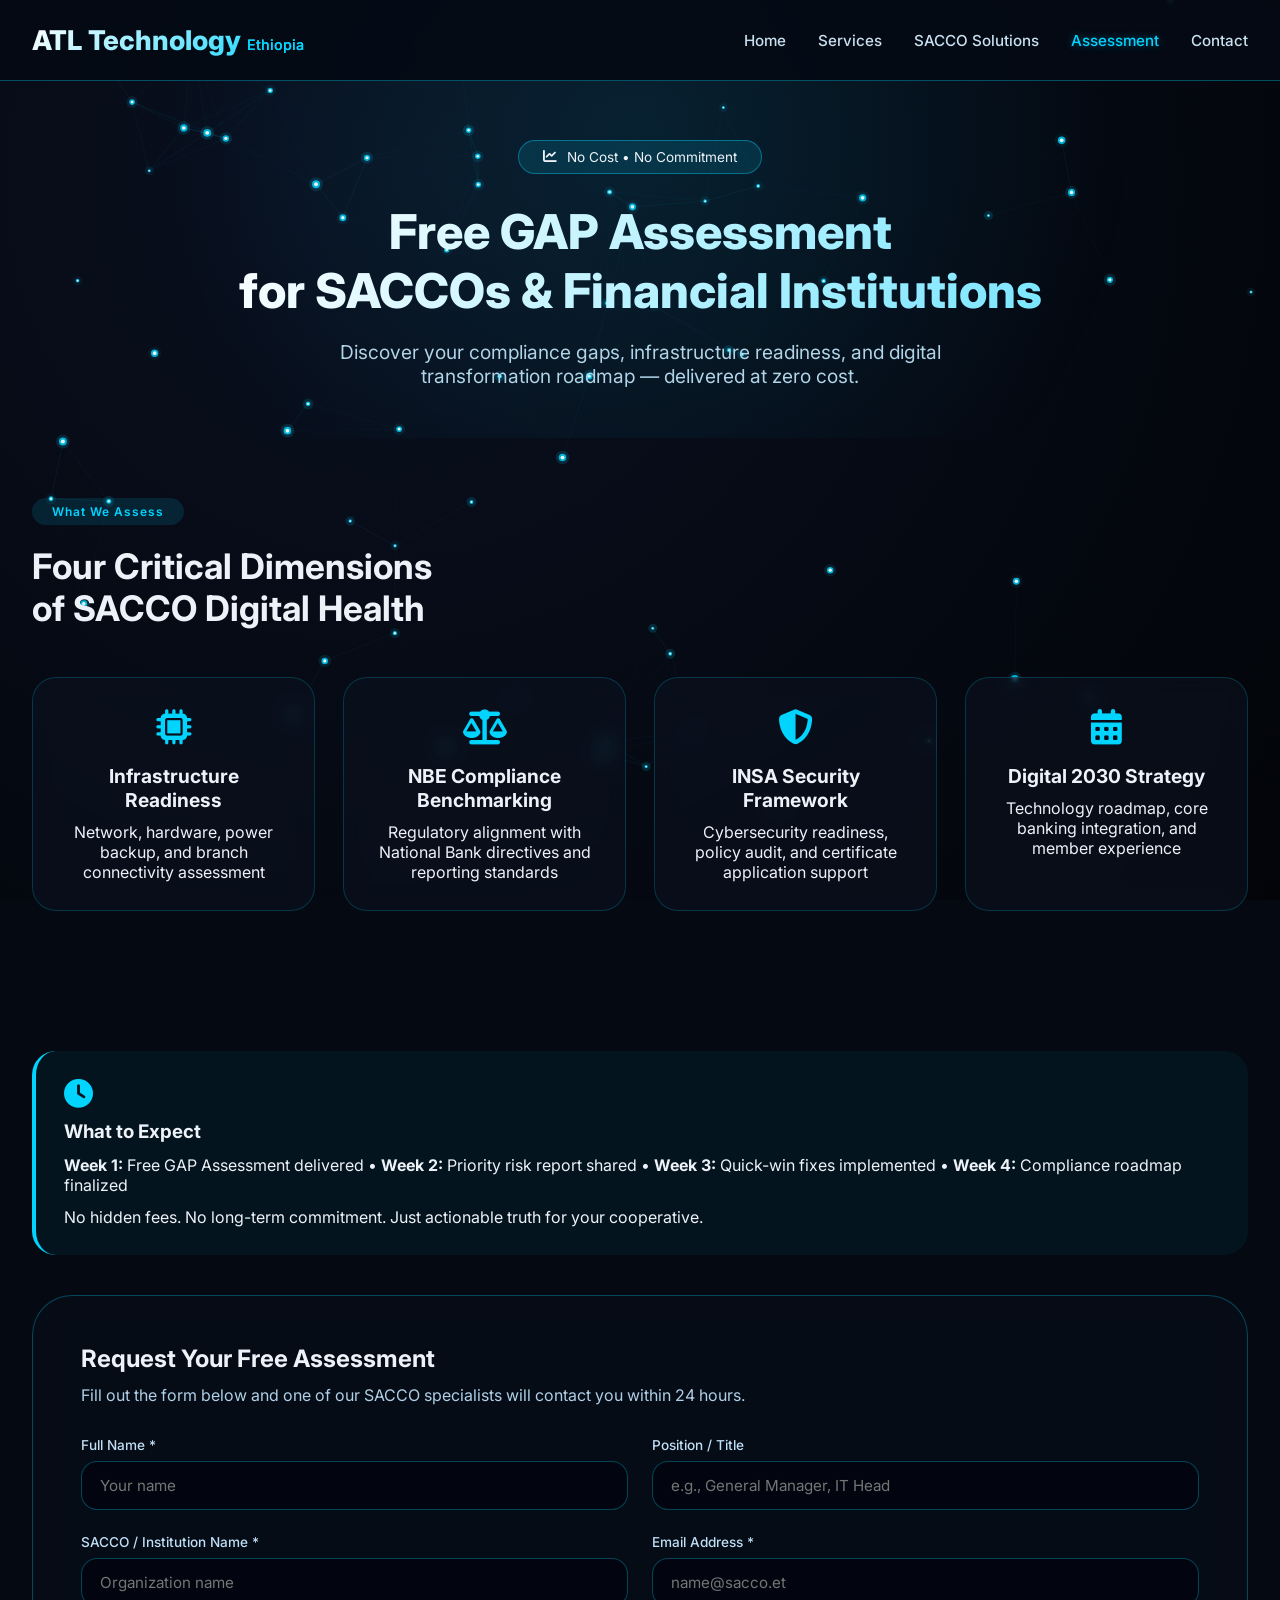
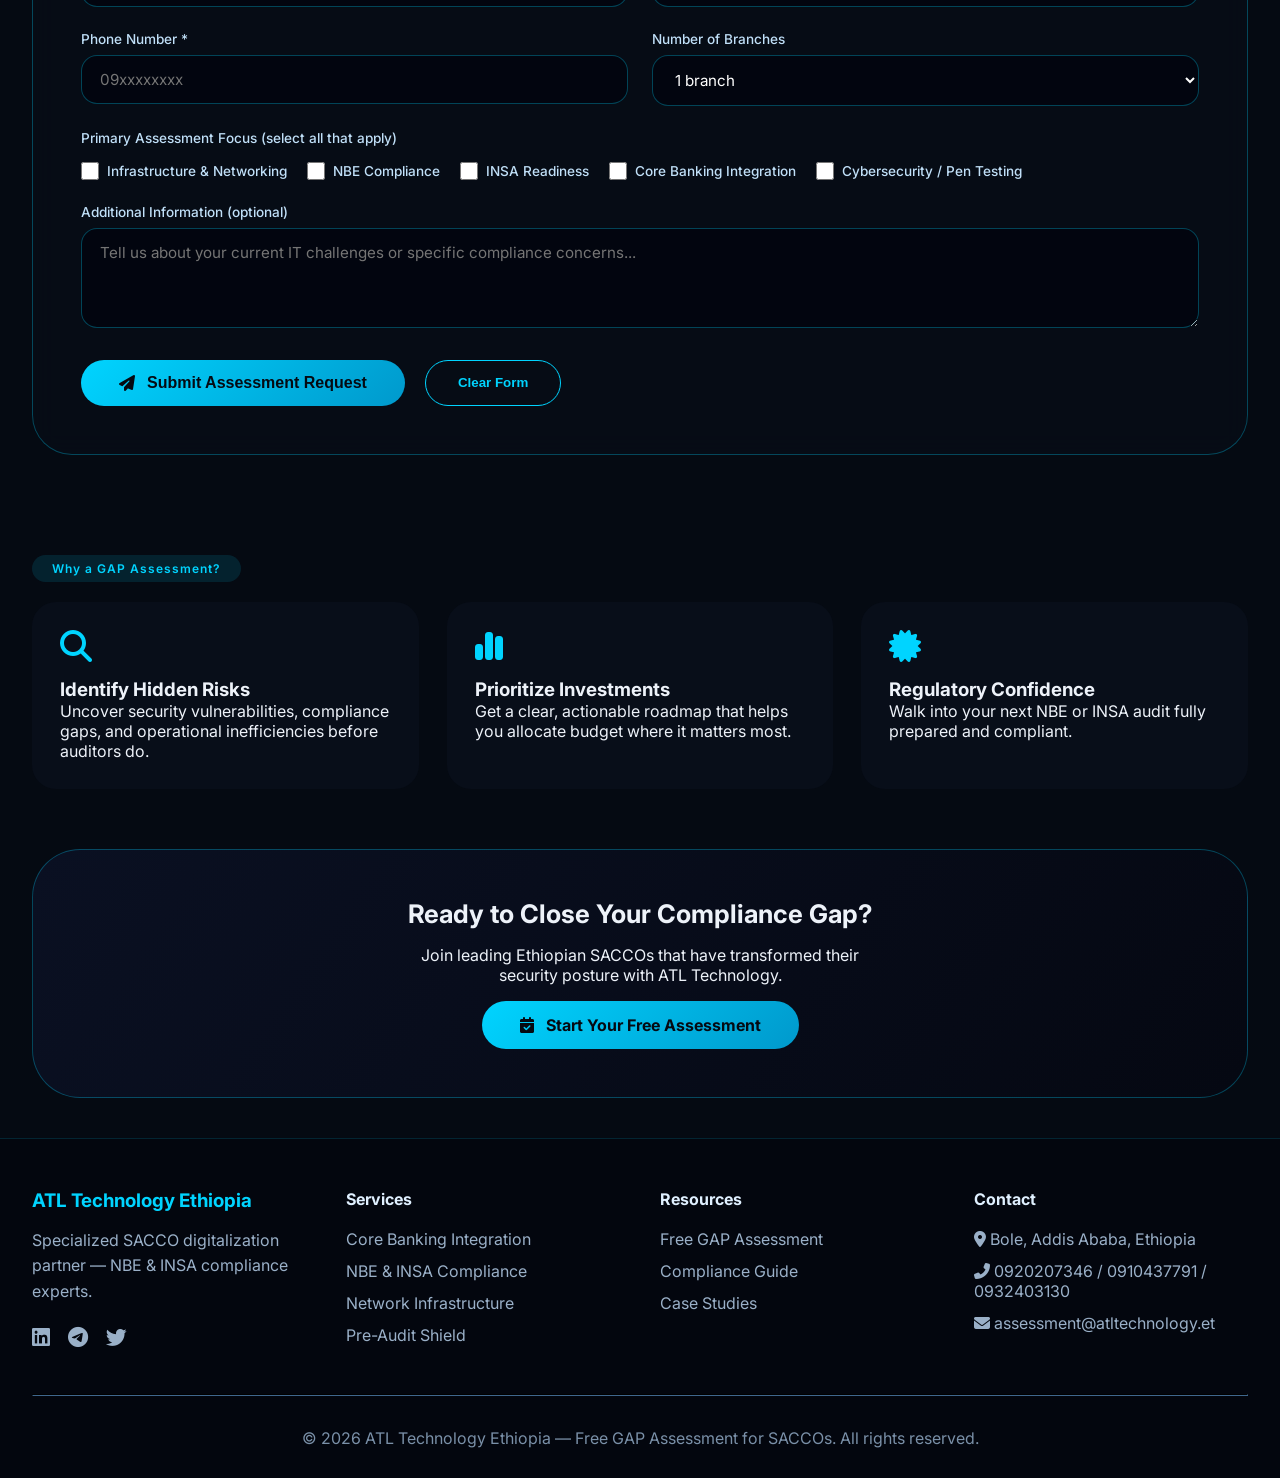
==== assesment.html @ 242aa23e "Update print statement from 'Hello' to 'Goodbye'" ====
<!DOCTYPE html>
<html lang="en">
<head>
  <meta charset="UTF-8">
  <meta name="viewport" content="width=device-width, initial-scale=1.0, viewport-fit=cover">
  <title>ATL Technology | Free GAP Assessment — SACCO Digital Readiness</title>
  <link rel="preconnect" href="https://fonts.googleapis.com">
  <link rel="preconnect" href="https://fonts.gstatic.com" crossorigin>
  <link href="https://fonts.googleapis.com/css2?family=Inter:opsz,wght@14..32,300;400;500;600;700;800;900&family=Space+Grotesk:wght@400;500;600;700&display=swap" rel="stylesheet">
  <link rel="stylesheet" href="https://cdnjs.cloudflare.com/ajax/libs/font-awesome/6.4.0/css/all.min.css">
  <style>
    * {
      margin: 0;
      padding: 0;
      box-sizing: border-box;
    }

    body {
      font-family: 'Inter', 'Space Grotesk', sans-serif;
      background: #050A12;
      color: #EDF2F9;
      overflow-x: hidden;
    }

    /* NETWORK BACKGROUND */
    #networkCanvas {
      position: fixed;
      top: 0;
      left: 0;
      width: 100%;
      height: 100%;
      z-index: -1;
      pointer-events: none;
      background: radial-gradient(circle at 30% 20%, #0A1020, #020408);
    }

    .container {
      max-width: 1280px;
      margin: 0 auto;
      padding: 0 32px;
      position: relative;
      z-index: 2;
    }

    /* GLASS NAVIGATION */
    .nav {
      position: fixed;
      top: 0;
      width: 100%;
      z-index: 1000;
      background: rgba(5, 10, 20, 0.92);
      backdrop-filter: blur(16px);
      border-bottom: 1px solid rgba(0, 212, 255, 0.35);
    }
    .nav-inner {
      display: flex;
      justify-content: space-between;
      align-items: center;
      height: 80px;
    }
    .logo {
      font-size: 1.7rem;
      font-weight: 800;
      background: linear-gradient(135deg, #FFFFFF, #00D4FF);
      -webkit-background-clip: text;
      background-clip: text;
      color: transparent;
    }
    .logo span { font-weight: 500; font-size: 0.9rem; color: #00D4FF; background: none; }
    .links {
      display: flex;
      gap: 32px;
    }
    .links a {
      color: #C8E0F0;
      text-decoration: none;
      font-weight: 500;
      transition: 0.3s;
      font-size: 0.95rem;
    }
    .links a:hover, .links a.active { color: #00D4FF; text-shadow: 0 0 8px rgba(0,212,255,0.4); }
    .menu-toggle {
      display: none;
      font-size: 1.6rem;
      cursor: pointer;
      color: #00D4FF;
    }

    /* PAGE HERO */
    .page-hero {
      min-height: 45vh;
      display: flex;
      align-items: center;
      justify-content: center;
      text-align: center;
      padding: 140px 0 50px;
      position: relative;
    }
    .hero-overlay {
      position: absolute;
      inset: 0;
      background: radial-gradient(circle at 50% 30%, rgba(0,212,255,0.1), transparent 70%);
      z-index: 0;
    }
    .hero-content {
      position: relative;
      z-index: 2;
    }
    .page-hero h1 {
      font-size: 3rem;
      font-weight: 800;
      background: linear-gradient(125deg, #FFFFFF, #7AE6FF);
      -webkit-background-clip: text;
      background-clip: text;
      color: transparent;
      margin-bottom: 20px;
    }
    .page-hero p {
      font-size: 1.2rem;
      color: #B0D4E8;
      max-width: 700px;
      margin: 0 auto;
    }
    .hero-badge {
      display: inline-flex;
      align-items: center;
      gap: 10px;
      background: rgba(0, 212, 255, 0.12);
      border-radius: 60px;
      padding: 8px 24px;
      font-size: 0.85rem;
      margin-bottom: 28px;
      border: 1px solid rgba(0, 212, 255, 0.4);
    }

    /* FORM & ASSESSMENT SECTIONS */
    section { padding: 60px 0; }
    .section-tag {
      display: inline-block;
      background: rgba(0, 212, 255, 0.12);
      padding: 6px 20px;
      border-radius: 40px;
      font-size: 0.75rem;
      font-weight: 600;
      letter-spacing: 1px;
      color: #00D4FF;
      margin-bottom: 20px;
    }
    .section-title {
      font-size: 2.2rem;
      font-weight: 700;
      margin-bottom: 18px;
    }
    .section-desc {
      color: #B0D0E8;
      max-width: 680px;
      line-height: 1.6;
    }

    /* ASSESSMENT PILLARS */
    .pillars-grid {
      display: grid;
      grid-template-columns: repeat(auto-fit, minmax(250px, 1fr));
      gap: 28px;
      margin: 48px 0;
    }
    .pillar-card {
      background: rgba(12, 18, 32, 0.65);
      backdrop-filter: blur(10px);
      border-radius: 24px;
      padding: 28px;
      text-align: center;
      border: 1px solid rgba(0, 212, 255, 0.2);
      transition: 0.3s;
    }
    .pillar-card:hover { border-color: #00D4FF; transform: translateY(-5px); }
    .pillar-icon { font-size: 2.2rem; color: #00D4FF; margin-bottom: 16px; }
    .pillar-card h3 { font-size: 1.2rem; margin-bottom: 10px; }

    /* FORM CONTAINER */
    .form-container {
      background: rgba(8, 14, 24, 0.7);
      backdrop-filter: blur(12px);
      border-radius: 40px;
      padding: 48px;
      border: 1px solid rgba(0, 212, 255, 0.3);
      margin: 40px 0;
    }
    .form-grid {
      display: grid;
      grid-template-columns: repeat(2, 1fr);
      gap: 24px;
    }
    .form-group {
      display: flex;
      flex-direction: column;
      gap: 8px;
    }
    .form-group.full-width {
      grid-column: span 2;
    }
    label {
      font-size: 0.85rem;
      font-weight: 500;
      color: #C0E0F8;
    }
    input, select, textarea {
      background: rgba(2, 6, 14, 0.8);
      border: 1px solid rgba(0, 212, 255, 0.3);
      padding: 14px 18px;
      border-radius: 16px;
      color: #FFFFFF;
      font-family: 'Inter', sans-serif;
      font-size: 0.95rem;
      transition: 0.2s;
    }
    input:focus, select:focus, textarea:focus {
      outline: none;
      border-color: #00D4FF;
      box-shadow: 0 0 0 3px rgba(0,212,255,0.1);
    }
    textarea {
      resize: vertical;
      min-height: 100px;
    }
    .btn-primary {
      display: inline-flex;
      align-items: center;
      gap: 12px;
      padding: 14px 38px;
      border-radius: 60px;
      font-weight: 700;
      text-decoration: none;
      background: linear-gradient(135deg, #00D4FF, #0099CC);
      color: #050A12;
      transition: 0.3s;
      border: none;
      cursor: pointer;
      font-size: 1rem;
    }
    .btn-primary:hover { transform: translateY(-3px); box-shadow: 0 15px 30px rgba(0,212,255,0.4); }
    .btn-outline {
      background: transparent;
      border: 1.5px solid #00D4FF;
      color: #00D4FF;
      padding: 12px 32px;
      border-radius: 60px;
      font-weight: 600;
      cursor: pointer;
      transition: 0.2s;
    }
    .btn-outline:hover { background: rgba(0,212,255,0.1); }

    .info-box {
      background: rgba(0, 212, 255, 0.05);
      border-radius: 24px;
      padding: 28px;
      margin: 32px 0;
      border-left: 4px solid #00D4FF;
    }

    /* CHECKBOX GROUP */
    .checkbox-group {
      display: flex;
      flex-wrap: wrap;
      gap: 20px;
      margin-top: 8px;
    }
    .checkbox-item {
      display: flex;
      align-items: center;
      gap: 8px;
    }
    .checkbox-item input {
      width: 18px;
      height: 18px;
      accent-color: #00D4FF;
    }

    /* RESPONSIVE */
    @media (max-width: 820px) {
      .links {
        position: fixed;
        top: 80px;
        left: -100%;
        width: 70%;
        height: 100vh;
        background: #050A16;
        flex-direction: column;
        padding: 40px;
        transition: 0.3s;
        gap: 24px;
        z-index: 999;
        backdrop-filter: blur(20px);
      }
      .links.active { left: 0; }
      .menu-toggle { display: block; }
      .page-hero h1 { font-size: 2rem; }
      .container { padding: 0 20px; }
      .form-grid { grid-template-columns: 1fr; }
      .form-group.full-width { grid-column: span 1; }
      .form-container { padding: 28px; }
    }

    .fade-up {
      opacity: 0;
      transform: translateY(30px);
      transition: 0.7s cubic-bezier(0.2, 0.9, 0.4, 1.1);
    }
    .fade-up.visible {
      opacity: 1;
      transform: translateY(0);
    }

    footer {
      background: #03060E;
      padding: 50px 0 30px;
      margin-top: 40px;
      border-top: 1px solid rgba(0,212,255,0.15);
    }
    .footer-grid {
      display: grid;
      grid-template-columns: repeat(auto-fit, minmax(200px,1fr));
      gap: 40px;
    }
    .footer-about p { color: #9AB0C8; line-height: 1.6; margin-top: 12px; }
    .social-links { display: flex; gap: 18px; margin-top: 20px; }
    .social-links a { color: #9AB0C8; font-size: 1.3rem; transition: 0.2s; }
    .social-links a:hover { color: #00D4FF; }
    footer a { color: #9AB0C8; text-decoration: none; display: block; margin-bottom: 12px; transition: 0.2s; }
    footer a:hover { color: #00D4FF; }
    footer h4 { margin-bottom: 20px; color: #E0F0FF; }
    .footer-contact p { margin-bottom: 12px; color: #9AB0C8; }
    hr { border-color: #1A2A3A; margin: 32px 0; }
    .copyright { text-align: center; color: #7A90A8; }

    .back-to-top {
      position: fixed;
      bottom: 28px;
      right: 28px;
      background: #00D4FF;
      border: none;
      width: 48px;
      height: 48px;
      border-radius: 60px;
      cursor: pointer;
      color: #050A12;
      font-size: 1.2rem;
      opacity: 0;
      transition: 0.2s;
      z-index: 99;
      box-shadow: 0 4px 15px rgba(0,212,255,0.4);
    }
    .back-to-top.show { opacity: 1; }

    /* TOAST MESSAGE */
    .toast {
      position: fixed;
      bottom: 30px;
      left: 50%;
      transform: translateX(-50%) translateY(100px);
      background: #00D4FF;
      color: #050A12;
      padding: 14px 28px;
      border-radius: 60px;
      font-weight: 600;
      z-index: 1000;
      transition: 0.3s;
      opacity: 0;
      pointer-events: none;
    }
    .toast.show {
      transform: translateX(-50%) translateY(0);
      opacity: 1;
    }
  </style>
</head>
<body>
<canvas id="networkCanvas"></canvas>

<nav class="nav">
  <div class="container nav-inner">
    <h2 class="logo">ATL Technology <span>Ethiopia</span></h2>
    <div class="links">
      <a href="#">Home</a>
      <a href="#">Services</a>
      <a href="#">SACCO Solutions</a>
      <a href="#" class="active">Assessment</a>
      <a href="#">Contact</a>
    </div>
    <div class="menu-toggle" id="mobile-menu"><i class="fas fa-bars"></i></div>
  </div>
</nav>

<header class="page-hero">
  <div class="hero-overlay"></div>
  <div class="container hero-content">
    <div class="hero-badge"><i class="fas fa-chart-line"></i> No Cost • No Commitment</div>
    <h1>Free GAP Assessment<br>for SACCOs & Financial Institutions</h1>
    <p>Discover your compliance gaps, infrastructure readiness, and digital transformation roadmap — delivered at zero cost.</p>
  </div>
</header>

<!-- ASSESSMENT PILLARS -->
<section>
  <div class="container">
    <div class="section-tag">What We Assess</div>
    <h2 class="section-title">Four Critical Dimensions<br>of SACCO Digital Health</h2>
    <div class="pillars-grid">
      <div class="pillar-card fade-up"><div class="pillar-icon"><i class="fas fa-microchip"></i></div><h3>Infrastructure Readiness</h3><p>Network, hardware, power backup, and branch connectivity assessment</p></div>
      <div class="pillar-card fade-up"><div class="pillar-icon"><i class="fas fa-balance-scale"></i></div><h3>NBE Compliance Benchmarking</h3><p>Regulatory alignment with National Bank directives and reporting standards</p></div>
      <div class="pillar-card fade-up"><div class="pillar-icon"><i class="fas fa-shield-alt"></i></div><h3>INSA Security Framework</h3><p>Cybersecurity readiness, policy audit, and certificate application support</p></div>
      <div class="pillar-card fade-up"><div class="pillar-icon"><i class="fas fa-calendar-alt"></i></div><h3>Digital 2030 Strategy</h3><p>Technology roadmap, core banking integration, and member experience</p></div>
    </div>
  </div>
</section>

<!-- INFO & PROCESS -->
<div class="container">
  <div class="info-box fade-up">
    <i class="fas fa-clock" style="font-size: 1.8rem; color: #00D4FF; margin-bottom: 12px; display: inline-block;"></i>
    <h3 style="margin-bottom: 12px;">What to Expect</h3>
    <p><strong>Week 1:</strong> Free GAP Assessment delivered • <strong>Week 2:</strong> Priority risk report shared • <strong>Week 3:</strong> Quick-win fixes implemented • <strong>Week 4:</strong> Compliance roadmap finalized</p>
    <p style="margin-top: 12px;">No hidden fees. No long-term commitment. Just actionable truth for your cooperative.</p>
  </div>
</div>

<!-- ASSESSMENT FORM -->
<div class="container">
  <div class="form-container fade-up">
    <h2 style="margin-bottom: 12px;">Request Your Free Assessment</h2>
    <p style="margin-bottom: 32px; color: #B0D0E8;">Fill out the form below and one of our SACCO specialists will contact you within 24 hours.</p>
    
    <form id="assessmentForm">
      <div class="form-grid">
        <div class="form-group">
          <label>Full Name *</label>
          <input type="text" id="fullName" required placeholder="Your name">
        </div>
        <div class="form-group">
          <label>Position / Title</label>
          <input type="text" id="position" placeholder="e.g., General Manager, IT Head">
        </div>
        <div class="form-group">
          <label>SACCO / Institution Name *</label>
          <input type="text" id="institution" required placeholder="Organization name">
        </div>
        <div class="form-group">
          <label>Email Address *</label>
          <input type="email" id="email" required placeholder="name@sacco.et">
        </div>
        <div class="form-group">
          <label>Phone Number *</label>
          <input type="tel" id="phone" required placeholder="09xxxxxxxx">
        </div>
        <div class="form-group">
          <label>Number of Branches</label>
          <select id="branches">
            <option value="1">1 branch</option>
            <option value="2-5">2-5 branches</option>
            <option value="6-10">6-10 branches</option>
            <option value="10+">10+ branches</option>
          </select>
        </div>
        <div class="form-group full-width">
          <label>Primary Assessment Focus (select all that apply)</label>
          <div class="checkbox-group">
            <label class="checkbox-item"><input type="checkbox" value="Infrastructure"> Infrastructure & Networking</label>
            <label class="checkbox-item"><input type="checkbox" value="NBE Compliance"> NBE Compliance</label>
            <label class="checkbox-item"><input type="checkbox" value="INSA Readiness"> INSA Readiness</label>
            <label class="checkbox-item"><input type="checkbox" value="Core Banking Integration"> Core Banking Integration</label>
            <label class="checkbox-item"><input type="checkbox" value="Cybersecurity"> Cybersecurity / Pen Testing</label>
          </div>
        </div>
        <div class="form-group full-width">
          <label>Additional Information (optional)</label>
          <textarea id="message" placeholder="Tell us about your current IT challenges or specific compliance concerns..."></textarea>
        </div>
      </div>
      <div style="display: flex; gap: 20px; justify-content: flex-start; margin-top: 32px; flex-wrap: wrap;">
        <button type="submit" class="btn-primary"><i class="fas fa-paper-plane"></i> Submit Assessment Request</button>
        <button type="reset" class="btn-outline">Clear Form</button>
      </div>
    </form>
  </div>
</div>

<!-- BENEFITS SECTION -->
<section>
  <div class="container">
    <div class="section-tag">Why a GAP Assessment?</div>
    <div style="display: grid; grid-template-columns: repeat(auto-fit, minmax(280px,1fr)); gap: 28px;">
      <div class="fade-up" style="background: rgba(12,18,32,0.5); border-radius: 24px; padding: 28px;">
        <i class="fas fa-search" style="font-size: 2rem; color: #00D4FF; margin-bottom: 16px;"></i>
        <h3>Identify Hidden Risks</h3>
        <p>Uncover security vulnerabilities, compliance gaps, and operational inefficiencies before auditors do.</p>
      </div>
      <div class="fade-up" style="background: rgba(12,18,32,0.5); border-radius: 24px; padding: 28px;">
        <i class="fas fa-chart-simple" style="font-size: 2rem; color: #00D4FF; margin-bottom: 16px;"></i>
        <h3>Prioritize Investments</h3>
        <p>Get a clear, actionable roadmap that helps you allocate budget where it matters most.</p>
      </div>
      <div class="fade-up" style="background: rgba(12,18,32,0.5); border-radius: 24px; padding: 28px;">
        <i class="fas fa-certificate" style="font-size: 2rem; color: #00D4FF; margin-bottom: 16px;"></i>
        <h3>Regulatory Confidence</h3>
        <p>Walk into your next NBE or INSA audit fully prepared and compliant.</p>
      </div>
    </div>
  </div>
</section>

<!-- CTA -->
<div class="container">
  <div style="background: linear-gradient(125deg, #0A1022, #050812); border-radius: 48px; padding: 48px 32px; text-align: center; margin-bottom: 40px; border: 1px solid rgba(0,212,255,0.3);">
    <h3 style="font-size: 1.6rem;">Ready to Close Your Compliance Gap?</h3>
    <p style="margin: 16px auto; max-width: 500px;">Join leading Ethiopian SACCOs that have transformed their security posture with ATL Technology.</p>
    <a href="#assessmentForm" class="btn-primary" style="display: inline-flex;"><i class="fas fa-calendar-check"></i> Start Your Free Assessment</a>
  </div>
</div>

<footer>
  <div class="container">
    <div class="footer-grid">
      <div class="footer-about">
        <h3 style="color: #00D4FF; margin-bottom: 16px;">ATL Technology Ethiopia</h3>
        <p>Specialized SACCO digitalization partner — NBE & INSA compliance experts.</p>
        <div class="social-links">
          <a href="#"><i class="fab fa-linkedin"></i></a>
          <a href="#"><i class="fab fa-telegram"></i></a>
          <a href="#"><i class="fab fa-twitter"></i></a>
        </div>
      </div>
      <div>
        <h4>Services</h4>
        <a href="#">Core Banking Integration</a>
        <a href="#">NBE & INSA Compliance</a>
        <a href="#">Network Infrastructure</a>
        <a href="#">Pre-Audit Shield</a>
      </div>
      <div>
        <h4>Resources</h4>
        <a href="#">Free GAP Assessment</a>
        <a href="#">Compliance Guide</a>
        <a href="#">Case Studies</a>
      </div>
      <div class="footer-contact">
        <h4>Contact</h4>
        <p><i class="fas fa-map-marker-alt"></i> Bole, Addis Ababa, Ethiopia</p>
        <p><i class="fas fa-phone-alt"></i> 0920207346 / 0910437791 / 0932403130</p>
        <p><i class="fas fa-envelope"></i> assessment@atltechnology.et</p>
      </div>
    </div>
    <hr>
    <p class="copyright">© 2026 ATL Technology Ethiopia — Free GAP Assessment for SACCOs. All rights reserved.</p>
  </div>
</footer>

<button id="back-to-top" class="back-to-top"><i class="fas fa-arrow-up"></i></button>
<div id="toast" class="toast">✓ Assessment request submitted! We'll contact you within 24 hours.</div>

<script>
  // NETWORK BACKGROUND
  const canvas = document.getElementById('networkCanvas');
  const ctxNet = canvas.getContext('2d');
  let w, h;
  let nodes = [];

  function resizeNetwork() {
    w = window.innerWidth;
    h = window.innerHeight;
    canvas.width = w;
    canvas.height = h;
    initNodes();
  }

  function initNodes() {
    nodes = [];
    const nodeCount = Math.min(70, Math.floor(w * h / 12000));
    for (let i = 0; i < nodeCount; i++) {
      nodes.push({
        x: Math.random() * w,
        y: Math.random() * h,
        vx: (Math.random() - 0.5) * 0.25,
        vy: (Math.random() - 0.5) * 0.2,
        radius: Math.random() * 2.5 + 1.5,
        pulse: Math.random() * Math.PI * 2
      });
    }
  }

  function drawNetwork() {
    if (!ctxNet) return;
    ctxNet.clearRect(0, 0, w, h);
    for (let i = 0; i < nodes.length; i++) {
      for (let j = i + 1; j < nodes.length; j++) {
        const dx = nodes[i].x - nodes[j].x;
        const dy = nodes[i].y - nodes[j].y;
        const dist = Math.sqrt(dx * dx + dy * dy);
        if (dist < 150) {
          ctxNet.beginPath();
          ctxNet.moveTo(nodes[i].x, nodes[i].y);
          ctxNet.lineTo(nodes[j].x, nodes[j].y);
          ctxNet.strokeStyle = `rgba(0, 212, 255, ${0.1 * (1 - dist / 150)})`;
          ctxNet.stroke();
        }
      }
    }
    for (let n of nodes) {
      n.x += n.vx;
      n.y += n.vy;
      n.pulse += 0.02;
      if (n.x < -30) n.x = w + 30;
      if (n.x > w + 30) n.x = -30;
      if (n.y < -30) n.y = h + 30;
      if (n.y > h + 30) n.y = -30;
      const glow = 0.35 + Math.sin(n.pulse) * 0.15;
      ctxNet.beginPath();
      ctxNet.arc(n.x, n.y, n.radius + 3, 0, Math.PI * 2);
      ctxNet.fillStyle = `rgba(0, 212, 255, ${glow * 0.3})`;
      ctxNet.fill();
      ctxNet.beginPath();
      ctxNet.arc(n.x, n.y, n.radius, 0, Math.PI * 2);
      ctxNet.fillStyle = `rgba(0, 212, 255, 0.8)`;
      ctxNet.fill();
      ctxNet.beginPath();
      ctxNet.arc(n.x, n.y, n.radius * 0.5, 0, Math.PI * 2);
      ctxNet.fillStyle = `rgba(255, 255, 255, 0.9)`;
      ctxNet.fill();
    }
    requestAnimationFrame(drawNetwork);
  }

  window.addEventListener('resize', () => { resizeNetwork(); });
  resizeNetwork();
  drawNetwork();

  // Mobile menu
  const menuToggle = document.getElementById('mobile-menu');
  const linksDiv = document.querySelector('.links');
  if(menuToggle) menuToggle.addEventListener('click', () => linksDiv.classList.toggle('active'));

  // Back to top
  const backTop = document.getElementById('back-to-top');
  window.addEventListener('scroll', () => {
    if(window.scrollY > 400) backTop.classList.add('show');
    else backTop.classList.remove('show');
  });
  backTop.addEventListener('click', () => window.scrollTo({ top: 0, behavior: 'smooth' }));

  // Fade-up observer
  const faders = document.querySelectorAll('.fade-up');
  const observer = new IntersectionObserver((entries) => {
    entries.forEach(entry => { if(entry.isIntersecting) entry.target.classList.add('visible'); });
  }, { threshold: 0.12 });
  faders.forEach(f => observer.observe(f));
  document.querySelectorAll('.pillar-card, .info-box, .form-container').forEach(el => el.classList.add('fade-up'));

  // FORM SUBMISSION HANDLER
  const form = document.getElementById('assessmentForm');
  const toast = document.getElementById('toast');

  form.addEventListener('submit', (e) => {
    e.preventDefault();
    
    // Basic validation
    const name = document.getElementById('fullName').value.trim();
    const institution = document.getElementById('institution').value.trim();
    const email = document.getElementById('email').value.trim();
    const phone = document.getElementById('phone').value.trim();
    
    if (!name || !institution || !email || !phone) {
      alert('Please fill in all required fields (*)');
      return;
    }
    
    if (!email.includes('@')) {
      alert('Please enter a valid email address');
      return;
    }
    
    // Simulate form submission success
    toast.classList.add('show');
    setTimeout(() => {
      toast.classList.remove('show');
    }, 4000);
    
    // Optionally reset form
    // form.reset();
    
    // For demo purposes, log to console
    console.log('Assessment Request:', {
      name, institution, email, phone,
      branches: document.getElementById('branches').value,
      focus: Array.from(document.querySelectorAll('input[type="checkbox"]:checked')).map(cb => cb.value)
    });
  });
</script>
</body>
</html>
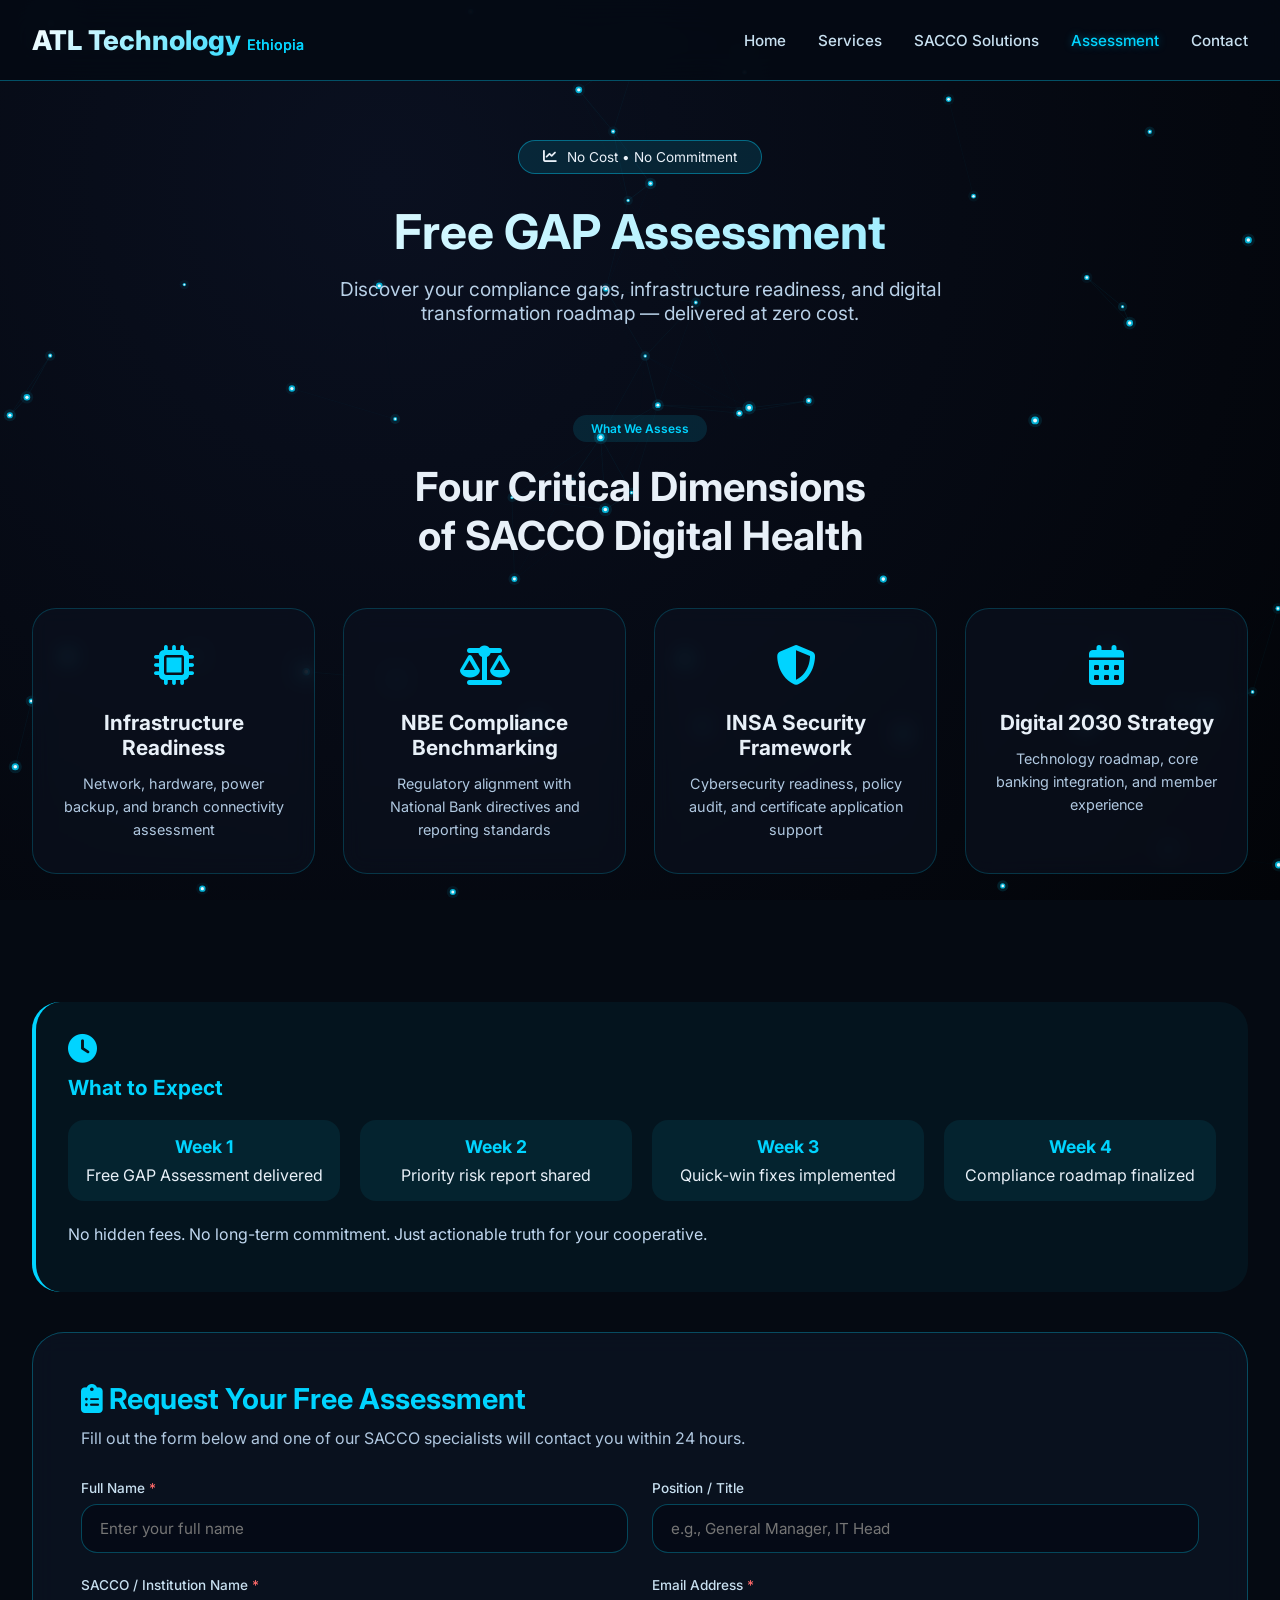
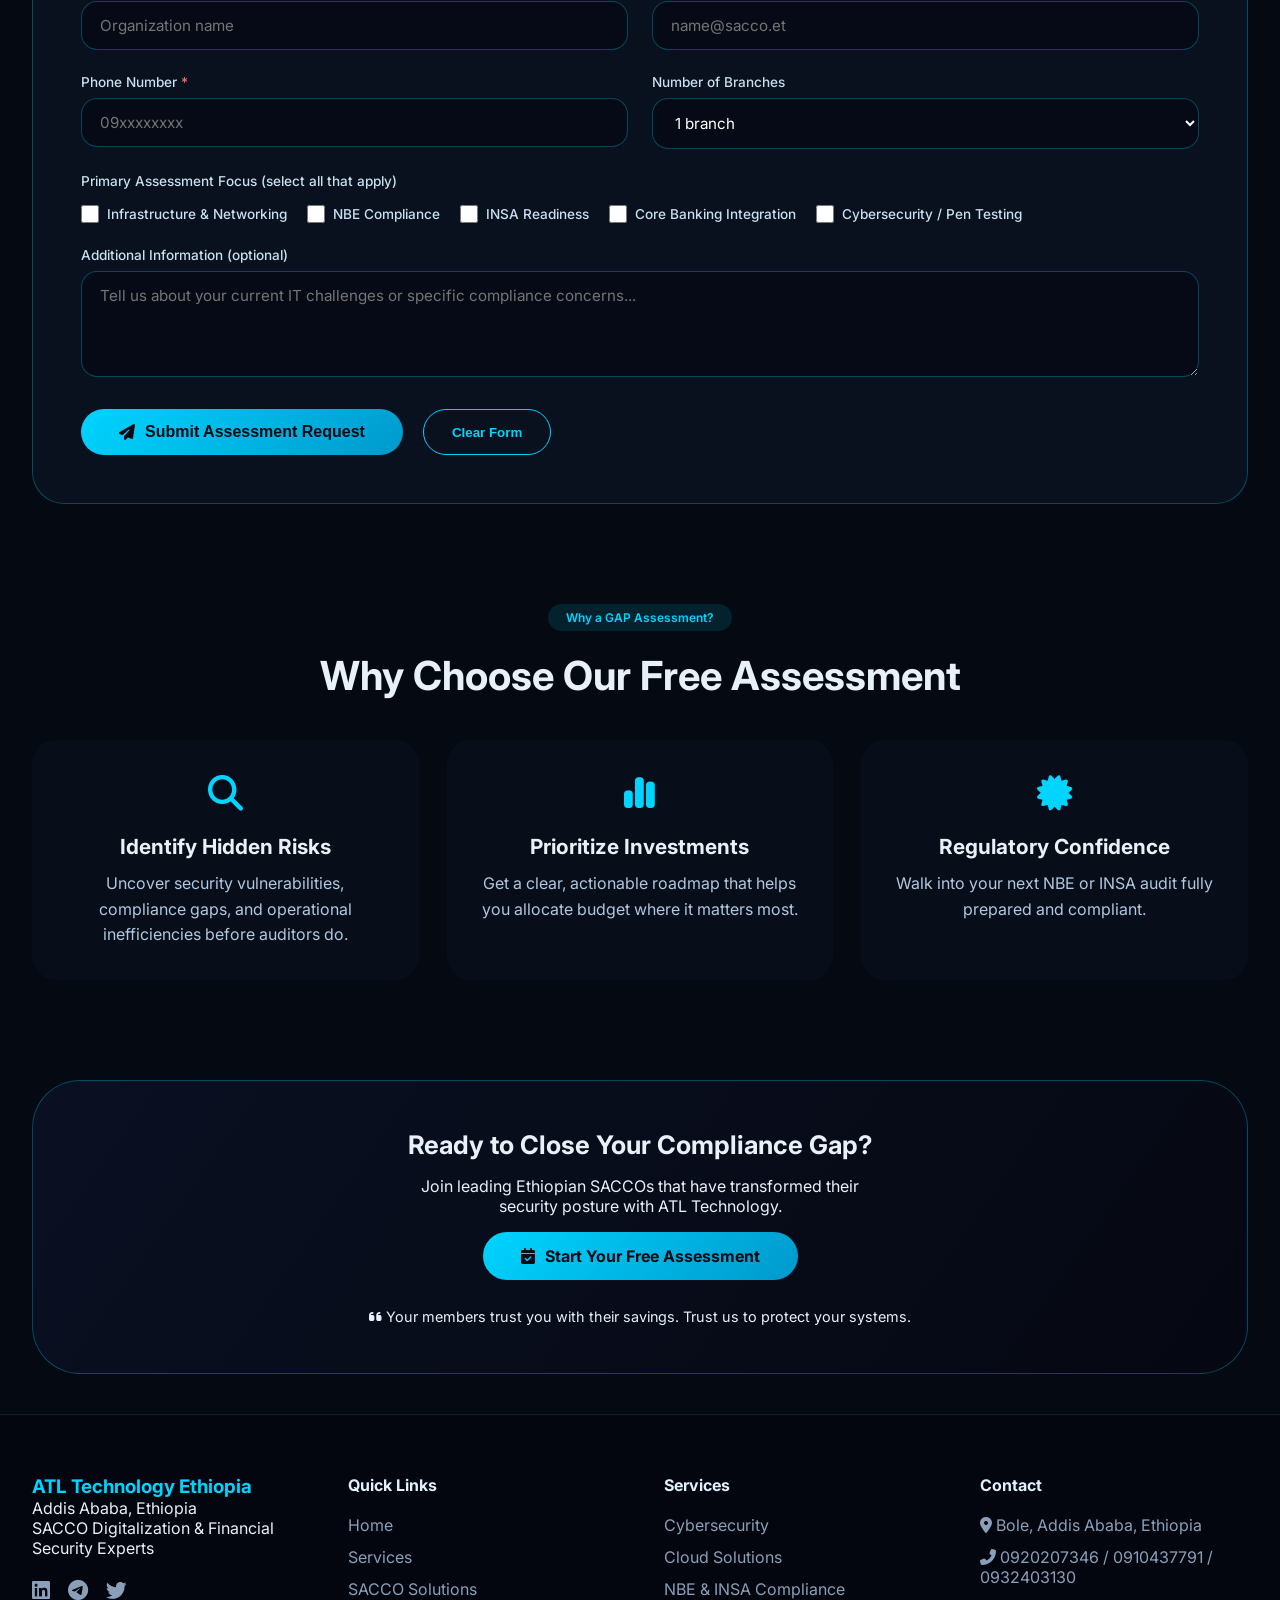
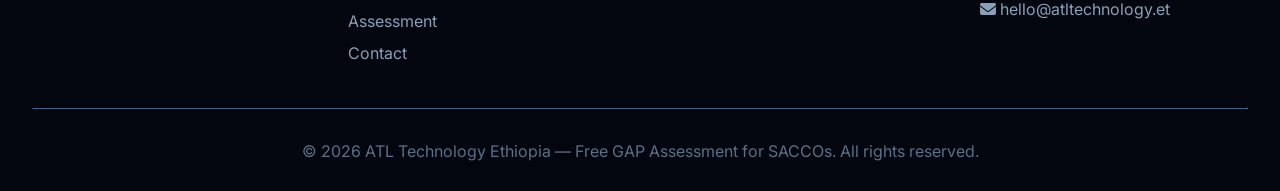
==== commit 5e838809: "Update assesment.html" ====
--- a/assesment.html
+++ b/assesment.html
@@ -3,408 +3,151 @@
 <head>
   <meta charset="UTF-8">
   <meta name="viewport" content="width=device-width, initial-scale=1.0, viewport-fit=cover">
-  <title>ATL Technology | Free GAP Assessment — SACCO Digital Readiness</title>
+  <title>ATL Technology Ethiopia | Free GAP Assessment</title>
   <link rel="preconnect" href="https://fonts.googleapis.com">
   <link rel="preconnect" href="https://fonts.gstatic.com" crossorigin>
   <link href="https://fonts.googleapis.com/css2?family=Inter:opsz,wght@14..32,300;400;500;600;700;800;900&family=Space+Grotesk:wght@400;500;600;700&display=swap" rel="stylesheet">
   <link rel="stylesheet" href="https://cdnjs.cloudflare.com/ajax/libs/font-awesome/6.4.0/css/all.min.css">
   <style>
-    * {
-      margin: 0;
-      padding: 0;
-      box-sizing: border-box;
-    }
-
-    body {
-      font-family: 'Inter', 'Space Grotesk', sans-serif;
-      background: #050A12;
-      color: #EDF2F9;
-      overflow-x: hidden;
-    }
-
-    /* NETWORK BACKGROUND */
-    #networkCanvas {
-      position: fixed;
-      top: 0;
-      left: 0;
-      width: 100%;
-      height: 100%;
-      z-index: -1;
-      pointer-events: none;
-      background: radial-gradient(circle at 30% 20%, #0A1020, #020408);
-    }
-
-    .container {
-      max-width: 1280px;
-      margin: 0 auto;
-      padding: 0 32px;
-      position: relative;
-      z-index: 2;
-    }
-
-    /* GLASS NAVIGATION */
-    .nav {
-      position: fixed;
-      top: 0;
-      width: 100%;
-      z-index: 1000;
-      background: rgba(5, 10, 20, 0.92);
-      backdrop-filter: blur(16px);
-      border-bottom: 1px solid rgba(0, 212, 255, 0.35);
-    }
-    .nav-inner {
-      display: flex;
-      justify-content: space-between;
-      align-items: center;
-      height: 80px;
-    }
-    .logo {
-      font-size: 1.7rem;
-      font-weight: 800;
-      background: linear-gradient(135deg, #FFFFFF, #00D4FF);
-      -webkit-background-clip: text;
-      background-clip: text;
-      color: transparent;
-    }
+    * { margin: 0; padding: 0; box-sizing: border-box; }
+    body { font-family: 'Inter', 'Space Grotesk', sans-serif; background: #050A12; color: #E8F0F8; overflow-x: hidden; }
+    
+    /* Animated Network Background */
+    #networkCanvas { position: fixed; top: 0; left: 0; width: 100%; height: 100%; z-index: -1; pointer-events: none; background: radial-gradient(circle at 30% 20%, #0A1020, #020408); }
+    
+    .container { max-width: 1280px; margin: 0 auto; padding: 0 32px; position: relative; z-index: 2; }
+    
+    /* Navigation */
+    .nav { position: fixed; top: 0; width: 100%; z-index: 1000; background: rgba(5, 10, 20, 0.92); backdrop-filter: blur(16px); border-bottom: 1px solid rgba(0, 212, 255, 0.35); }
+    .nav-inner { display: flex; justify-content: space-between; align-items: center; height: 80px; max-width: 1280px; margin: 0 auto; padding: 0 32px; }
+    .logo { font-size: 1.7rem; font-weight: 800; background: linear-gradient(135deg, #FFFFFF, #00D4FF); -webkit-background-clip: text; background-clip: text; color: transparent; }
     .logo span { font-weight: 500; font-size: 0.9rem; color: #00D4FF; background: none; }
-    .links {
-      display: flex;
-      gap: 32px;
-    }
-    .links a {
-      color: #C8E0F0;
-      text-decoration: none;
-      font-weight: 500;
-      transition: 0.3s;
-      font-size: 0.95rem;
-    }
+    .links { display: flex; gap: 32px; }
+    .links a { color: #C8E0F0; text-decoration: none; font-weight: 500; transition: 0.3s; font-size: 0.95rem; }
     .links a:hover, .links a.active { color: #00D4FF; text-shadow: 0 0 8px rgba(0,212,255,0.4); }
-    .menu-toggle {
-      display: none;
-      font-size: 1.6rem;
-      cursor: pointer;
-      color: #00D4FF;
-    }
-
-    /* PAGE HERO */
-    .page-hero {
-      min-height: 45vh;
-      display: flex;
-      align-items: center;
-      justify-content: center;
-      text-align: center;
-      padding: 140px 0 50px;
-      position: relative;
-    }
-    .hero-overlay {
-      position: absolute;
-      inset: 0;
-      background: radial-gradient(circle at 50% 30%, rgba(0,212,255,0.1), transparent 70%);
-      z-index: 0;
-    }
-    .hero-content {
-      position: relative;
-      z-index: 2;
-    }
-    .page-hero h1 {
-      font-size: 3rem;
-      font-weight: 800;
-      background: linear-gradient(125deg, #FFFFFF, #7AE6FF);
-      -webkit-background-clip: text;
-      background-clip: text;
-      color: transparent;
-      margin-bottom: 20px;
-    }
-    .page-hero p {
-      font-size: 1.2rem;
-      color: #B0D4E8;
-      max-width: 700px;
-      margin: 0 auto;
-    }
-    .hero-badge {
-      display: inline-flex;
-      align-items: center;
-      gap: 10px;
-      background: rgba(0, 212, 255, 0.12);
-      border-radius: 60px;
-      padding: 8px 24px;
-      font-size: 0.85rem;
-      margin-bottom: 28px;
-      border: 1px solid rgba(0, 212, 255, 0.4);
-    }
-
-    /* FORM & ASSESSMENT SECTIONS */
-    section { padding: 60px 0; }
-    .section-tag {
-      display: inline-block;
-      background: rgba(0, 212, 255, 0.12);
-      padding: 6px 20px;
-      border-radius: 40px;
-      font-size: 0.75rem;
-      font-weight: 600;
-      letter-spacing: 1px;
-      color: #00D4FF;
-      margin-bottom: 20px;
-    }
-    .section-title {
-      font-size: 2.2rem;
-      font-weight: 700;
-      margin-bottom: 18px;
-    }
-    .section-desc {
-      color: #B0D0E8;
-      max-width: 680px;
-      line-height: 1.6;
-    }
-
-    /* ASSESSMENT PILLARS */
-    .pillars-grid {
-      display: grid;
-      grid-template-columns: repeat(auto-fit, minmax(250px, 1fr));
-      gap: 28px;
-      margin: 48px 0;
-    }
-    .pillar-card {
-      background: rgba(12, 18, 32, 0.65);
-      backdrop-filter: blur(10px);
-      border-radius: 24px;
-      padding: 28px;
-      text-align: center;
-      border: 1px solid rgba(0, 212, 255, 0.2);
-      transition: 0.3s;
-    }
-    .pillar-card:hover { border-color: #00D4FF; transform: translateY(-5px); }
-    .pillar-icon { font-size: 2.2rem; color: #00D4FF; margin-bottom: 16px; }
-    .pillar-card h3 { font-size: 1.2rem; margin-bottom: 10px; }
-
-    /* FORM CONTAINER */
-    .form-container {
-      background: rgba(8, 14, 24, 0.7);
-      backdrop-filter: blur(12px);
-      border-radius: 40px;
-      padding: 48px;
-      border: 1px solid rgba(0, 212, 255, 0.3);
-      margin: 40px 0;
-    }
-    .form-grid {
-      display: grid;
-      grid-template-columns: repeat(2, 1fr);
-      gap: 24px;
-    }
-    .form-group {
-      display: flex;
-      flex-direction: column;
-      gap: 8px;
-    }
-    .form-group.full-width {
-      grid-column: span 2;
-    }
-    label {
-      font-size: 0.85rem;
-      font-weight: 500;
-      color: #C0E0F8;
-    }
-    input, select, textarea {
-      background: rgba(2, 6, 14, 0.8);
-      border: 1px solid rgba(0, 212, 255, 0.3);
-      padding: 14px 18px;
-      border-radius: 16px;
-      color: #FFFFFF;
-      font-family: 'Inter', sans-serif;
-      font-size: 0.95rem;
-      transition: 0.2s;
-    }
-    input:focus, select:focus, textarea:focus {
-      outline: none;
-      border-color: #00D4FF;
-      box-shadow: 0 0 0 3px rgba(0,212,255,0.1);
-    }
-    textarea {
-      resize: vertical;
-      min-height: 100px;
-    }
-    .btn-primary {
-      display: inline-flex;
-      align-items: center;
-      gap: 12px;
-      padding: 14px 38px;
-      border-radius: 60px;
-      font-weight: 700;
-      text-decoration: none;
-      background: linear-gradient(135deg, #00D4FF, #0099CC);
-      color: #050A12;
-      transition: 0.3s;
-      border: none;
-      cursor: pointer;
-      font-size: 1rem;
-    }
-    .btn-primary:hover { transform: translateY(-3px); box-shadow: 0 15px 30px rgba(0,212,255,0.4); }
-    .btn-outline {
-      background: transparent;
-      border: 1.5px solid #00D4FF;
-      color: #00D4FF;
-      padding: 12px 32px;
-      border-radius: 60px;
-      font-weight: 600;
-      cursor: pointer;
-      transition: 0.2s;
-    }
+    .menu-toggle { display: none; font-size: 1.6rem; cursor: pointer; color: #00D4FF; }
+    
+    /* Page Hero */
+    .page-hero { text-align: center; padding: 140px 0 50px; position: relative; }
+    .page-hero h1 { font-size: 3rem; background: linear-gradient(125deg, #FFFFFF, #7AE6FF); -webkit-background-clip: text; background-clip: text; color: transparent; margin-bottom: 16px; }
+    .page-hero p { font-size: 1.2rem; color: #B8D0E7; max-width: 700px; margin: 0 auto; }
+    .hero-badge { display: inline-flex; align-items: center; gap: 10px; background: rgba(0,212,255,0.12); border-radius: 60px; padding: 8px 24px; font-size: 0.85rem; margin-bottom: 28px; border: 1px solid rgba(0,212,255,0.4); }
+    
+    /* Assessment Pillars */
+    .pillars-section { padding: 40px 0; }
+    .section-tag { display: inline-block; background: rgba(0,212,255,0.12); padding: 6px 18px; border-radius: 40px; font-size: 0.75rem; font-weight: 600; color: #00D4FF; margin-bottom: 20px; }
+    .section-title { font-size: 2.5rem; font-weight: 700; margin-bottom: 20px; text-align: center; }
+    .pillars-grid { display: grid; grid-template-columns: repeat(auto-fit, minmax(250px, 1fr)); gap: 28px; margin: 48px 0; }
+    .pillar-card { background: rgba(12, 18, 32, 0.65); backdrop-filter: blur(10px); border-radius: 24px; padding: 32px 24px; text-align: center; border: 1px solid rgba(0,212,255,0.2); transition: 0.3s; }
+    .pillar-card:hover { border-color: #00D4FF; transform: translateY(-5px); background: rgba(18, 28, 48, 0.85); }
+    .pillar-icon { font-size: 2.5rem; color: #00D4FF; margin-bottom: 20px; }
+    .pillar-card h3 { font-size: 1.3rem; margin-bottom: 12px; }
+    .pillar-card p { color: #B0C8E0; font-size: 0.9rem; line-height: 1.6; }
+    
+    /* Info Box */
+    .info-box { background: rgba(0, 212, 255, 0.05); border-radius: 28px; padding: 32px; margin: 40px 0; border-left: 4px solid #00D4FF; }
+    .info-box h3 { color: #00D4FF; margin-bottom: 16px; font-size: 1.3rem; }
+    .info-box p { color: #C0D8F0; line-height: 1.7; margin-bottom: 12px; }
+    .timeline { display: flex; flex-wrap: wrap; gap: 20px; margin-top: 20px; }
+    .timeline-item { flex: 1; min-width: 180px; background: rgba(0,212,255,0.08); padding: 16px; border-radius: 16px; text-align: center; }
+    .timeline-item strong { color: #00D4FF; display: block; font-size: 1.1rem; margin-bottom: 8px; }
+    
+    /* Form Container */
+    .form-container { background: rgba(12, 20, 36, 0.7); backdrop-filter: blur(12px); border-radius: 32px; padding: 48px; border: 1px solid rgba(0,212,255,0.3); margin: 40px 0; }
+    .form-container h2 { color: #00D4FF; margin-bottom: 12px; font-size: 1.8rem; }
+    .form-container > p { color: #B0C8E0; margin-bottom: 32px; }
+    .form-grid { display: grid; grid-template-columns: repeat(2, 1fr); gap: 24px; }
+    .form-group { display: flex; flex-direction: column; gap: 8px; }
+    .form-group.full-width { grid-column: span 2; }
+    .form-group label { font-size: 0.85rem; font-weight: 500; color: #C8E0F0; }
+    .form-group label .required { color: #FF6B6B; }
+    .form-group input, .form-group select, .form-group textarea { padding: 14px 18px; background: rgba(5, 10, 20, 0.8); border: 1px solid rgba(0,212,255,0.3); border-radius: 16px; color: #FFFFFF; font-family: inherit; font-size: 0.95rem; transition: 0.3s; }
+    .form-group input:focus, .form-group select:focus, .form-group textarea:focus { outline: none; border-color: #00D4FF; box-shadow: 0 0 0 3px rgba(0,212,255,0.1); }
+    .checkbox-group { display: flex; flex-wrap: wrap; gap: 20px; margin-top: 8px; }
+    .checkbox-item { display: flex; align-items: center; gap: 8px; cursor: pointer; }
+    .checkbox-item input { width: 18px; height: 18px; accent-color: #00D4FF; cursor: pointer; }
+    .btn-primary { display: inline-flex; align-items: center; gap: 10px; padding: 14px 38px; border-radius: 60px; background: linear-gradient(135deg, #00D4FF, #0099CC); color: #050A12; text-decoration: none; font-weight: 700; border: none; cursor: pointer; font-size: 1rem; transition: 0.3s; }
+    .btn-primary:hover { transform: translateY(-3px); box-shadow: 0 10px 25px rgba(0,212,255,0.4); }
+    .btn-outline { background: transparent; border: 1.5px solid #00D4FF; color: #00D4FF; padding: 12px 28px; border-radius: 60px; font-weight: 600; cursor: pointer; transition: 0.2s; }
     .btn-outline:hover { background: rgba(0,212,255,0.1); }
-
-    .info-box {
-      background: rgba(0, 212, 255, 0.05);
-      border-radius: 24px;
-      padding: 28px;
-      margin: 32px 0;
-      border-left: 4px solid #00D4FF;
-    }
-
-    /* CHECKBOX GROUP */
-    .checkbox-group {
-      display: flex;
-      flex-wrap: wrap;
-      gap: 20px;
-      margin-top: 8px;
-    }
-    .checkbox-item {
-      display: flex;
-      align-items: center;
-      gap: 8px;
-    }
-    .checkbox-item input {
-      width: 18px;
-      height: 18px;
-      accent-color: #00D4FF;
-    }
-
-    /* RESPONSIVE */
+    .form-actions { display: flex; gap: 20px; justify-content: flex-start; margin-top: 32px; flex-wrap: wrap; }
+    
+    /* Benefits Section */
+    .benefits-section { padding: 60px 0; }
+    .benefits-grid { display: grid; grid-template-columns: repeat(auto-fit, minmax(280px, 1fr)); gap: 28px; margin-top: 40px; }
+    .benefit-card { background: rgba(12, 18, 32, 0.5); border-radius: 24px; padding: 32px; text-align: center; transition: 0.3s; }
+    .benefit-card:hover { transform: translateY(-5px); background: rgba(18, 28, 48, 0.7); }
+    .benefit-icon { font-size: 2.2rem; color: #00D4FF; margin-bottom: 20px; }
+    .benefit-card h3 { font-size: 1.3rem; margin-bottom: 12px; }
+    .benefit-card p { color: #B0C8E0; line-height: 1.6; }
+    
+    /* Footer */
+    footer { background: #03060E; padding: 60px 0 30px; border-top: 1px solid rgba(0,212,255,0.15); margin-top: 40px; }
+    .footer-grid { display: grid; grid-template-columns: repeat(auto-fit, minmax(200px,1fr)); gap: 48px; }
+    .social-links { display: flex; gap: 18px; margin-top: 20px; }
+    .social-links a { color: #8AA0B8; font-size: 1.3rem; transition: 0.2s; }
+    .social-links a:hover { color: #00D4FF; }
+    footer a { color: #8AA0B8; text-decoration: none; display: block; margin-bottom: 12px; transition: 0.2s; }
+    footer a:hover { color: #00D4FF; }
+    footer h4 { margin-bottom: 20px; color: #E0F0FF; }
+    .footer-contact p { margin-bottom: 12px; color: #8AA0B8; }
+    hr { border-color: #1A2A3A; margin: 32px 0; }
+    .copyright { text-align: center; color: #5A7088; }
+    
+    /* Back to Top */
+    .back-to-top { position: fixed; bottom: 28px; right: 28px; background: #00D4FF; border: none; width: 48px; height: 48px; border-radius: 60px; cursor: pointer; color: #050A12; font-size: 1.2rem; opacity: 0; transition: 0.2s; z-index: 99; box-shadow: 0 4px 15px rgba(0,212,255,0.4); }
+    .back-to-top.show { opacity: 1; }
+    
+    /* Toast Message */
+    .toast { position: fixed; bottom: 30px; left: 50%; transform: translateX(-50%) translateY(100px); background: #00D4FF; color: #050A12; padding: 14px 28px; border-radius: 60px; font-weight: 600; z-index: 1000; transition: 0.3s; opacity: 0; pointer-events: none; }
+    .toast.show { transform: translateX(-50%) translateY(0); opacity: 1; }
+    
     @media (max-width: 820px) {
-      .links {
-        position: fixed;
-        top: 80px;
-        left: -100%;
-        width: 70%;
-        height: 100vh;
-        background: #050A16;
-        flex-direction: column;
-        padding: 40px;
-        transition: 0.3s;
-        gap: 24px;
-        z-index: 999;
-        backdrop-filter: blur(20px);
-      }
+      .links { position: fixed; top: 80px; left: -100%; width: 70%; height: 100vh; background: #050A16; flex-direction: column; padding: 40px; transition: 0.3s; z-index: 999; backdrop-filter: blur(20px); }
       .links.active { left: 0; }
       .menu-toggle { display: block; }
+      .form-grid { grid-template-columns: 1fr; }
+      .form-group.full-width { grid-column: span 1; }
       .page-hero h1 { font-size: 2rem; }
       .container { padding: 0 20px; }
-      .form-grid { grid-template-columns: 1fr; }
-      .form-group.full-width { grid-column: span 1; }
       .form-container { padding: 28px; }
+      .section-title { font-size: 1.8rem; }
+      .timeline { flex-direction: column; }
     }
-
-    .fade-up {
-      opacity: 0;
-      transform: translateY(30px);
-      transition: 0.7s cubic-bezier(0.2, 0.9, 0.4, 1.1);
-    }
-    .fade-up.visible {
-      opacity: 1;
-      transform: translateY(0);
-    }
-
-    footer {
-      background: #03060E;
-      padding: 50px 0 30px;
-      margin-top: 40px;
-      border-top: 1px solid rgba(0,212,255,0.15);
-    }
-    .footer-grid {
-      display: grid;
-      grid-template-columns: repeat(auto-fit, minmax(200px,1fr));
-      gap: 40px;
-    }
-    .footer-about p { color: #9AB0C8; line-height: 1.6; margin-top: 12px; }
-    .social-links { display: flex; gap: 18px; margin-top: 20px; }
-    .social-links a { color: #9AB0C8; font-size: 1.3rem; transition: 0.2s; }
-    .social-links a:hover { color: #00D4FF; }
-    footer a { color: #9AB0C8; text-decoration: none; display: block; margin-bottom: 12px; transition: 0.2s; }
-    footer a:hover { color: #00D4FF; }
-    footer h4 { margin-bottom: 20px; color: #E0F0FF; }
-    .footer-contact p { margin-bottom: 12px; color: #9AB0C8; }
-    hr { border-color: #1A2A3A; margin: 32px 0; }
-    .copyright { text-align: center; color: #7A90A8; }
-
-    .back-to-top {
-      position: fixed;
-      bottom: 28px;
-      right: 28px;
-      background: #00D4FF;
-      border: none;
-      width: 48px;
-      height: 48px;
-      border-radius: 60px;
-      cursor: pointer;
-      color: #050A12;
-      font-size: 1.2rem;
-      opacity: 0;
-      transition: 0.2s;
-      z-index: 99;
-      box-shadow: 0 4px 15px rgba(0,212,255,0.4);
-    }
-    .back-to-top.show { opacity: 1; }
-
-    /* TOAST MESSAGE */
-    .toast {
-      position: fixed;
-      bottom: 30px;
-      left: 50%;
-      transform: translateX(-50%) translateY(100px);
-      background: #00D4FF;
-      color: #050A12;
-      padding: 14px 28px;
-      border-radius: 60px;
-      font-weight: 600;
-      z-index: 1000;
-      transition: 0.3s;
-      opacity: 0;
-      pointer-events: none;
-    }
-    .toast.show {
-      transform: translateX(-50%) translateY(0);
-      opacity: 1;
-    }
+    
+    .fade-up { opacity: 0; transform: translateY(30px); transition: 0.7s ease; }
+    .fade-up.visible { opacity: 1; transform: translateY(0); }
   </style>
 </head>
 <body>
 <canvas id="networkCanvas"></canvas>
 
 <nav class="nav">
-  <div class="container nav-inner">
+  <div class="nav-inner">
     <h2 class="logo">ATL Technology <span>Ethiopia</span></h2>
     <div class="links">
-      <a href="#">Home</a>
-      <a href="#">Services</a>
-      <a href="#">SACCO Solutions</a>
-      <a href="#" class="active">Assessment</a>
-      <a href="#">Contact</a>
+      <a href="index.html">Home</a>
+      <a href="services.html">Services</a>
+      <a href="sacco-solutions.html">SACCO Solutions</a>
+      <a href="assessment.html" class="active">Assessment</a>
+      <a href="contact.html">Contact</a>
     </div>
     <div class="menu-toggle" id="mobile-menu"><i class="fas fa-bars"></i></div>
   </div>
 </nav>
 
 <header class="page-hero">
-  <div class="hero-overlay"></div>
-  <div class="container hero-content">
+  <div class="container">
     <div class="hero-badge"><i class="fas fa-chart-line"></i> No Cost • No Commitment</div>
-    <h1>Free GAP Assessment<br>for SACCOs & Financial Institutions</h1>
+    <h1>Free GAP Assessment</h1>
     <p>Discover your compliance gaps, infrastructure readiness, and digital transformation roadmap — delivered at zero cost.</p>
   </div>
 </header>
 
-<!-- ASSESSMENT PILLARS -->
-<section>
+<!-- Assessment Pillars -->
+<section class="pillars-section">
   <div class="container">
-    <div class="section-tag">What We Assess</div>
+    <div class="section-tag" style="display: block; text-align: center; width: fit-content; margin: 0 auto 20px;">What We Assess</div>
     <h2 class="section-title">Four Critical Dimensions<br>of SACCO Digital Health</h2>
     <div class="pillars-grid">
       <div class="pillar-card fade-up"><div class="pillar-icon"><i class="fas fa-microchip"></i></div><h3>Infrastructure Readiness</h3><p>Network, hardware, power backup, and branch connectivity assessment</p></div>
@@ -415,42 +158,47 @@
   </div>
 </section>
 
-<!-- INFO & PROCESS -->
+<!-- Info & Timeline -->
 <div class="container">
   <div class="info-box fade-up">
     <i class="fas fa-clock" style="font-size: 1.8rem; color: #00D4FF; margin-bottom: 12px; display: inline-block;"></i>
-    <h3 style="margin-bottom: 12px;">What to Expect</h3>
-    <p><strong>Week 1:</strong> Free GAP Assessment delivered • <strong>Week 2:</strong> Priority risk report shared • <strong>Week 3:</strong> Quick-win fixes implemented • <strong>Week 4:</strong> Compliance roadmap finalized</p>
-    <p style="margin-top: 12px;">No hidden fees. No long-term commitment. Just actionable truth for your cooperative.</p>
+    <h3>What to Expect</h3>
+    <div class="timeline">
+      <div class="timeline-item"><strong>Week 1</strong>Free GAP Assessment delivered</div>
+      <div class="timeline-item"><strong>Week 2</strong>Priority risk report shared</div>
+      <div class="timeline-item"><strong>Week 3</strong>Quick-win fixes implemented</div>
+      <div class="timeline-item"><strong>Week 4</strong>Compliance roadmap finalized</div>
+    </div>
+    <p style="margin-top: 20px;">No hidden fees. No long-term commitment. Just actionable truth for your cooperative.</p>
   </div>
 </div>
 
-<!-- ASSESSMENT FORM -->
+<!-- Assessment Form -->
 <div class="container">
   <div class="form-container fade-up">
-    <h2 style="margin-bottom: 12px;">Request Your Free Assessment</h2>
-    <p style="margin-bottom: 32px; color: #B0D0E8;">Fill out the form below and one of our SACCO specialists will contact you within 24 hours.</p>
+    <h2><i class="fas fa-clipboard-list"></i> Request Your Free Assessment</h2>
+    <p>Fill out the form below and one of our SACCO specialists will contact you within 24 hours.</p>
     
     <form id="assessmentForm">
       <div class="form-grid">
         <div class="form-group">
-          <label>Full Name *</label>
-          <input type="text" id="fullName" required placeholder="Your name">
+          <label>Full Name <span class="required">*</span></label>
+          <input type="text" id="fullName" required placeholder="Enter your full name">
         </div>
         <div class="form-group">
           <label>Position / Title</label>
           <input type="text" id="position" placeholder="e.g., General Manager, IT Head">
         </div>
         <div class="form-group">
-          <label>SACCO / Institution Name *</label>
+          <label>SACCO / Institution Name <span class="required">*</span></label>
           <input type="text" id="institution" required placeholder="Organization name">
         </div>
         <div class="form-group">
-          <label>Email Address *</label>
+          <label>Email Address <span class="required">*</span></label>
           <input type="email" id="email" required placeholder="name@sacco.et">
         </div>
         <div class="form-group">
-          <label>Phone Number *</label>
+          <label>Phone Number <span class="required">*</span></label>
           <input type="tel" id="phone" required placeholder="09xxxxxxxx">
         </div>
         <div class="form-group">
@@ -468,16 +216,16 @@
             <label class="checkbox-item"><input type="checkbox" value="Infrastructure"> Infrastructure & Networking</label>
             <label class="checkbox-item"><input type="checkbox" value="NBE Compliance"> NBE Compliance</label>
             <label class="checkbox-item"><input type="checkbox" value="INSA Readiness"> INSA Readiness</label>
-            <label class="checkbox-item"><input type="checkbox" value="Core Banking Integration"> Core Banking Integration</label>
+            <label class="checkbox-item"><input type="checkbox" value="Core Banking"> Core Banking Integration</label>
             <label class="checkbox-item"><input type="checkbox" value="Cybersecurity"> Cybersecurity / Pen Testing</label>
           </div>
         </div>
         <div class="form-group full-width">
           <label>Additional Information (optional)</label>
-          <textarea id="message" placeholder="Tell us about your current IT challenges or specific compliance concerns..."></textarea>
+          <textarea id="message" rows="4" placeholder="Tell us about your current IT challenges or specific compliance concerns..."></textarea>
         </div>
       </div>
-      <div style="display: flex; gap: 20px; justify-content: flex-start; margin-top: 32px; flex-wrap: wrap;">
+      <div class="form-actions">
         <button type="submit" class="btn-primary"><i class="fas fa-paper-plane"></i> Submit Assessment Request</button>
         <button type="reset" class="btn-outline">Clear Form</button>
       </div>
@@ -485,70 +233,36 @@
   </div>
 </div>
 
-<!-- BENEFITS SECTION -->
-<section>
+<!-- Benefits Section -->
+<section class="benefits-section">
   <div class="container">
-    <div class="section-tag">Why a GAP Assessment?</div>
-    <div style="display: grid; grid-template-columns: repeat(auto-fit, minmax(280px,1fr)); gap: 28px;">
-      <div class="fade-up" style="background: rgba(12,18,32,0.5); border-radius: 24px; padding: 28px;">
-        <i class="fas fa-search" style="font-size: 2rem; color: #00D4FF; margin-bottom: 16px;"></i>
-        <h3>Identify Hidden Risks</h3>
-        <p>Uncover security vulnerabilities, compliance gaps, and operational inefficiencies before auditors do.</p>
-      </div>
-      <div class="fade-up" style="background: rgba(12,18,32,0.5); border-radius: 24px; padding: 28px;">
-        <i class="fas fa-chart-simple" style="font-size: 2rem; color: #00D4FF; margin-bottom: 16px;"></i>
-        <h3>Prioritize Investments</h3>
-        <p>Get a clear, actionable roadmap that helps you allocate budget where it matters most.</p>
-      </div>
-      <div class="fade-up" style="background: rgba(12,18,32,0.5); border-radius: 24px; padding: 28px;">
-        <i class="fas fa-certificate" style="font-size: 2rem; color: #00D4FF; margin-bottom: 16px;"></i>
-        <h3>Regulatory Confidence</h3>
-        <p>Walk into your next NBE or INSA audit fully prepared and compliant.</p>
-      </div>
+    <div class="section-tag" style="display: block; text-align: center; width: fit-content; margin: 0 auto 20px;">Why a GAP Assessment?</div>
+    <h2 class="section-title">Why Choose Our Free Assessment</h2>
+    <div class="benefits-grid">
+      <div class="benefit-card fade-up"><div class="benefit-icon"><i class="fas fa-search"></i></div><h3>Identify Hidden Risks</h3><p>Uncover security vulnerabilities, compliance gaps, and operational inefficiencies before auditors do.</p></div>
+      <div class="benefit-card fade-up"><div class="benefit-icon"><i class="fas fa-chart-simple"></i></div><h3>Prioritize Investments</h3><p>Get a clear, actionable roadmap that helps you allocate budget where it matters most.</p></div>
+      <div class="benefit-card fade-up"><div class="benefit-icon"><i class="fas fa-certificate"></i></div><h3>Regulatory Confidence</h3><p>Walk into your next NBE or INSA audit fully prepared and compliant.</p></div>
     </div>
   </div>
 </section>
 
-<!-- CTA -->
+<!-- CTA Section -->
 <div class="container">
-  <div style="background: linear-gradient(125deg, #0A1022, #050812); border-radius: 48px; padding: 48px 32px; text-align: center; margin-bottom: 40px; border: 1px solid rgba(0,212,255,0.3);">
+  <div style="background: linear-gradient(125deg, #0A1022, #050812); border-radius: 48px; padding: 48px 32px; text-align: center; margin: 40px 0; border: 1px solid rgba(0,212,255,0.3);">
     <h3 style="font-size: 1.6rem;">Ready to Close Your Compliance Gap?</h3>
     <p style="margin: 16px auto; max-width: 500px;">Join leading Ethiopian SACCOs that have transformed their security posture with ATL Technology.</p>
-    <a href="#assessmentForm" class="btn-primary" style="display: inline-flex;"><i class="fas fa-calendar-check"></i> Start Your Free Assessment</a>
+    <a href="#assessmentForm" class="btn-primary" style="display: inline-flex;" onclick="document.getElementById('assessmentForm').scrollIntoView({behavior:'smooth'}); return false;"><i class="fas fa-calendar-check"></i> Start Your Free Assessment</a>
+    <p style="margin-top: 28px; font-size: 0.9rem;"><i class="fas fa-quote-left"></i> Your members trust you with their savings. Trust us to protect your systems.</p>
   </div>
 </div>
 
 <footer>
   <div class="container">
     <div class="footer-grid">
-      <div class="footer-about">
-        <h3 style="color: #00D4FF; margin-bottom: 16px;">ATL Technology Ethiopia</h3>
-        <p>Specialized SACCO digitalization partner — NBE & INSA compliance experts.</p>
-        <div class="social-links">
-          <a href="#"><i class="fab fa-linkedin"></i></a>
-          <a href="#"><i class="fab fa-telegram"></i></a>
-          <a href="#"><i class="fab fa-twitter"></i></a>
-        </div>
-      </div>
-      <div>
-        <h4>Services</h4>
-        <a href="#">Core Banking Integration</a>
-        <a href="#">NBE & INSA Compliance</a>
-        <a href="#">Network Infrastructure</a>
-        <a href="#">Pre-Audit Shield</a>
-      </div>
-      <div>
-        <h4>Resources</h4>
-        <a href="#">Free GAP Assessment</a>
-        <a href="#">Compliance Guide</a>
-        <a href="#">Case Studies</a>
-      </div>
-      <div class="footer-contact">
-        <h4>Contact</h4>
-        <p><i class="fas fa-map-marker-alt"></i> Bole, Addis Ababa, Ethiopia</p>
-        <p><i class="fas fa-phone-alt"></i> 0920207346 / 0910437791 / 0932403130</p>
-        <p><i class="fas fa-envelope"></i> assessment@atltechnology.et</p>
-      </div>
+      <div><h3 style="color:#00D4FF;">ATL Technology Ethiopia</h3><p>Addis Ababa, Ethiopia<br>SACCO Digitalization & Financial Security Experts</p><div class="social-links"><a href="#"><i class="fab fa-linkedin"></i></a><a href="#"><i class="fab fa-telegram"></i></a><a href="#"><i class="fab fa-twitter"></i></a></div></div>
+      <div><h4>Quick Links</h4><a href="index.html">Home</a><a href="services.html">Services</a><a href="sacco-solutions.html">SACCO Solutions</a><a href="assessment.html">Assessment</a><a href="contact.html">Contact</a></div>
+      <div><h4>Services</h4><a href="services.html">Cybersecurity</a><a href="services.html">Cloud Solutions</a><a href="services.html">NBE & INSA Compliance</a></div>
+      <div class="footer-contact"><h4>Contact</h4><p><i class="fas fa-map-marker-alt"></i> Bole, Addis Ababa, Ethiopia</p><p><i class="fas fa-phone-alt"></i> 0920207346 / 0910437791 / 0932403130</p><p><i class="fas fa-envelope"></i> hello@atltechnology.et</p></div>
     </div>
     <hr>
     <p class="copyright">© 2026 ATL Technology Ethiopia — Free GAP Assessment for SACCOs. All rights reserved.</p>
@@ -559,13 +273,12 @@
 <div id="toast" class="toast">✓ Assessment request submitted! We'll contact you within 24 hours.</div>
 
 <script>
-  // NETWORK BACKGROUND
+  // NETWORK BACKGROUND ANIMATION
   const canvas = document.getElementById('networkCanvas');
-  const ctxNet = canvas.getContext('2d');
-  let w, h;
-  let nodes = [];
-
-  function resizeNetwork() {
+  const ctx = canvas.getContext('2d');
+  let w, h, nodes = [];
+
+  function resizeCanvas() {
     w = window.innerWidth;
     h = window.innerHeight;
     canvas.width = w;
@@ -575,12 +288,12 @@
 
   function initNodes() {
     nodes = [];
-    const nodeCount = Math.min(70, Math.floor(w * h / 12000));
+    const nodeCount = Math.min(60, Math.floor(w * h / 12000));
     for (let i = 0; i < nodeCount; i++) {
       nodes.push({
         x: Math.random() * w,
         y: Math.random() * h,
-        vx: (Math.random() - 0.5) * 0.25,
+        vx: (Math.random() - 0.5) * 0.2,
         vy: (Math.random() - 0.5) * 0.2,
         radius: Math.random() * 2.5 + 1.5,
         pulse: Math.random() * Math.PI * 2
@@ -589,19 +302,19 @@
   }
 
   function drawNetwork() {
-    if (!ctxNet) return;
-    ctxNet.clearRect(0, 0, w, h);
+    if (!ctx) return;
+    ctx.clearRect(0, 0, w, h);
     for (let i = 0; i < nodes.length; i++) {
       for (let j = i + 1; j < nodes.length; j++) {
         const dx = nodes[i].x - nodes[j].x;
         const dy = nodes[i].y - nodes[j].y;
         const dist = Math.sqrt(dx * dx + dy * dy);
         if (dist < 150) {
-          ctxNet.beginPath();
-          ctxNet.moveTo(nodes[i].x, nodes[i].y);
-          ctxNet.lineTo(nodes[j].x, nodes[j].y);
-          ctxNet.strokeStyle = `rgba(0, 212, 255, ${0.1 * (1 - dist / 150)})`;
-          ctxNet.stroke();
+          ctx.beginPath();
+          ctx.moveTo(nodes[i].x, nodes[i].y);
+          ctx.lineTo(nodes[j].x, nodes[j].y);
+          ctx.strokeStyle = `rgba(0, 212, 255, ${0.08 * (1 - dist / 150)})`;
+          ctx.stroke();
         }
       }
     }
@@ -614,32 +327,32 @@
       if (n.y < -30) n.y = h + 30;
       if (n.y > h + 30) n.y = -30;
       const glow = 0.35 + Math.sin(n.pulse) * 0.15;
-      ctxNet.beginPath();
-      ctxNet.arc(n.x, n.y, n.radius + 3, 0, Math.PI * 2);
-      ctxNet.fillStyle = `rgba(0, 212, 255, ${glow * 0.3})`;
-      ctxNet.fill();
-      ctxNet.beginPath();
-      ctxNet.arc(n.x, n.y, n.radius, 0, Math.PI * 2);
-      ctxNet.fillStyle = `rgba(0, 212, 255, 0.8)`;
-      ctxNet.fill();
-      ctxNet.beginPath();
-      ctxNet.arc(n.x, n.y, n.radius * 0.5, 0, Math.PI * 2);
-      ctxNet.fillStyle = `rgba(255, 255, 255, 0.9)`;
-      ctxNet.fill();
+      ctx.beginPath();
+      ctx.arc(n.x, n.y, n.radius + 3, 0, Math.PI * 2);
+      ctx.fillStyle = `rgba(0, 212, 255, ${glow * 0.25})`;
+      ctx.fill();
+      ctx.beginPath();
+      ctx.arc(n.x, n.y, n.radius, 0, Math.PI * 2);
+      ctx.fillStyle = `rgba(0, 212, 255, 0.8)`;
+      ctx.fill();
+      ctx.beginPath();
+      ctx.arc(n.x, n.y, n.radius * 0.5, 0, Math.PI * 2);
+      ctx.fillStyle = `rgba(255, 255, 255, 0.9)`;
+      ctx.fill();
     }
     requestAnimationFrame(drawNetwork);
   }
 
-  window.addEventListener('resize', () => { resizeNetwork(); });
-  resizeNetwork();
+  window.addEventListener('resize', () => { resizeCanvas(); });
+  resizeCanvas();
   drawNetwork();
 
-  // Mobile menu
+  // Mobile menu toggle
   const menuToggle = document.getElementById('mobile-menu');
   const linksDiv = document.querySelector('.links');
   if(menuToggle) menuToggle.addEventListener('click', () => linksDiv.classList.toggle('active'));
 
-  // Back to top
+  // Back to top button
   const backTop = document.getElementById('back-to-top');
   window.addEventListener('scroll', () => {
     if(window.scrollY > 400) backTop.classList.add('show');
@@ -653,47 +366,39 @@
     entries.forEach(entry => { if(entry.isIntersecting) entry.target.classList.add('visible'); });
   }, { threshold: 0.12 });
   faders.forEach(f => observer.observe(f));
-  document.querySelectorAll('.pillar-card, .info-box, .form-container').forEach(el => el.classList.add('fade-up'));
-
-  // FORM SUBMISSION HANDLER
-  const form = document.getElementById('assessmentForm');
+  document.querySelectorAll('.pillar-card, .info-box, .form-container, .benefit-card').forEach(el => el.classList.add('fade-up'));
+
+  // Form submission handler
+  const assessmentForm = document.getElementById('assessmentForm');
   const toast = document.getElementById('toast');
 
-  form.addEventListener('submit', (e) => {
-    e.preventDefault();
-    
-    // Basic validation
-    const name = document.getElementById('fullName').value.trim();
-    const institution = document.getElementById('institution').value.trim();
-    const email = document.getElementById('email').value.trim();
-    const phone = document.getElementById('phone').value.trim();
-    
-    if (!name || !institution || !email || !phone) {
-      alert('Please fill in all required fields (*)');
-      return;
-    }
-    
-    if (!email.includes('@')) {
-      alert('Please enter a valid email address');
-      return;
-    }
-    
-    // Simulate form submission success
-    toast.classList.add('show');
-    setTimeout(() => {
-      toast.classList.remove('show');
-    }, 4000);
-    
-    // Optionally reset form
-    // form.reset();
-    
-    // For demo purposes, log to console
-    console.log('Assessment Request:', {
-      name, institution, email, phone,
-      branches: document.getElementById('branches').value,
-      focus: Array.from(document.querySelectorAll('input[type="checkbox"]:checked')).map(cb => cb.value)
+  if(assessmentForm) {
+    assessmentForm.addEventListener('submit', function(e) {
+      e.preventDefault();
+      const fullName = document.getElementById('fullName').value.trim();
+      const email = document.getElementById('email').value.trim();
+      const phone = document.getElementById('phone').value.trim();
+      const institution = document.getElementById('institution').value.trim();
+      
+      if(!fullName || !email || !phone || !institution) {
+        alert('Please fill in all required fields (*)');
+        return;
+      }
+      
+      if(!email.includes('@')) {
+        alert('Please enter a valid email address');
+        return;
+      }
+      
+      // Show success toast
+      toast.classList.add('show');
+      setTimeout(() => {
+        toast.classList.remove('show');
+      }, 4000);
+      
+      assessmentForm.reset();
     });
-  });
+  }
 </script>
 </body>
 </html>
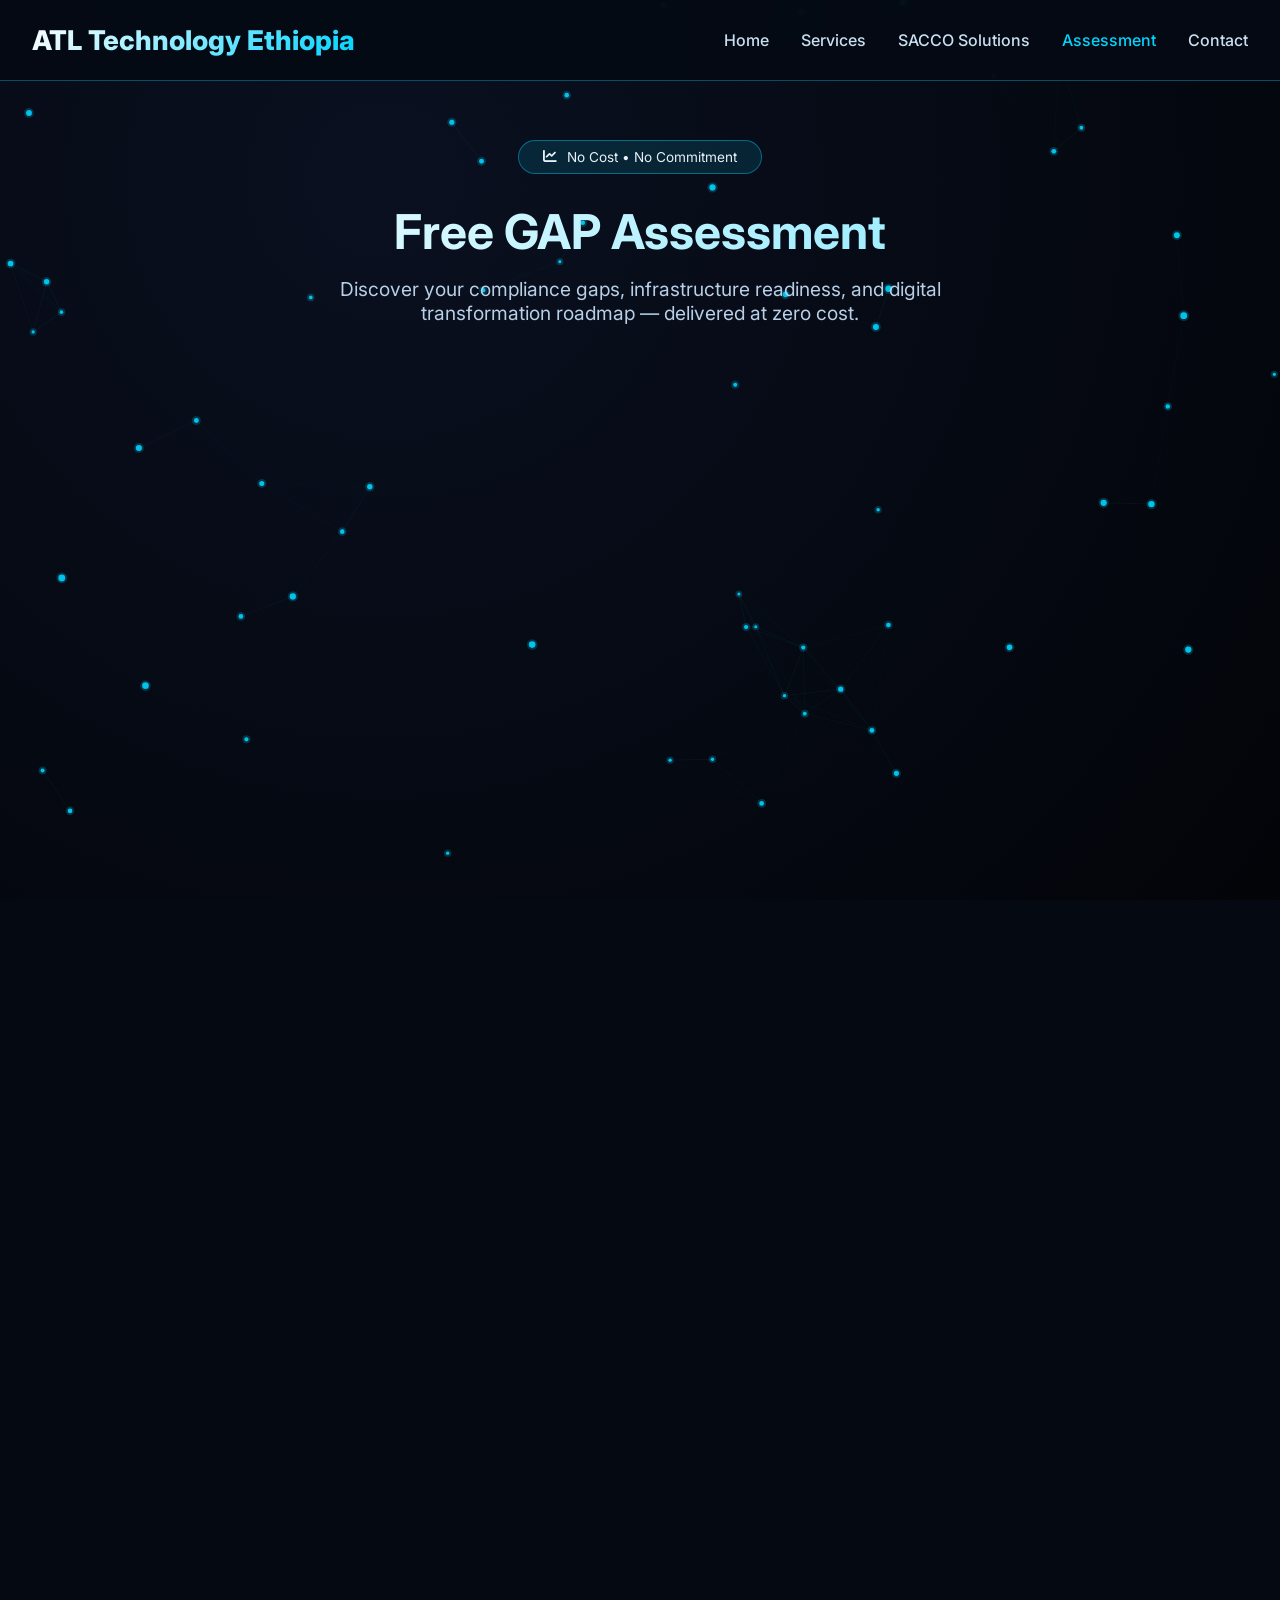
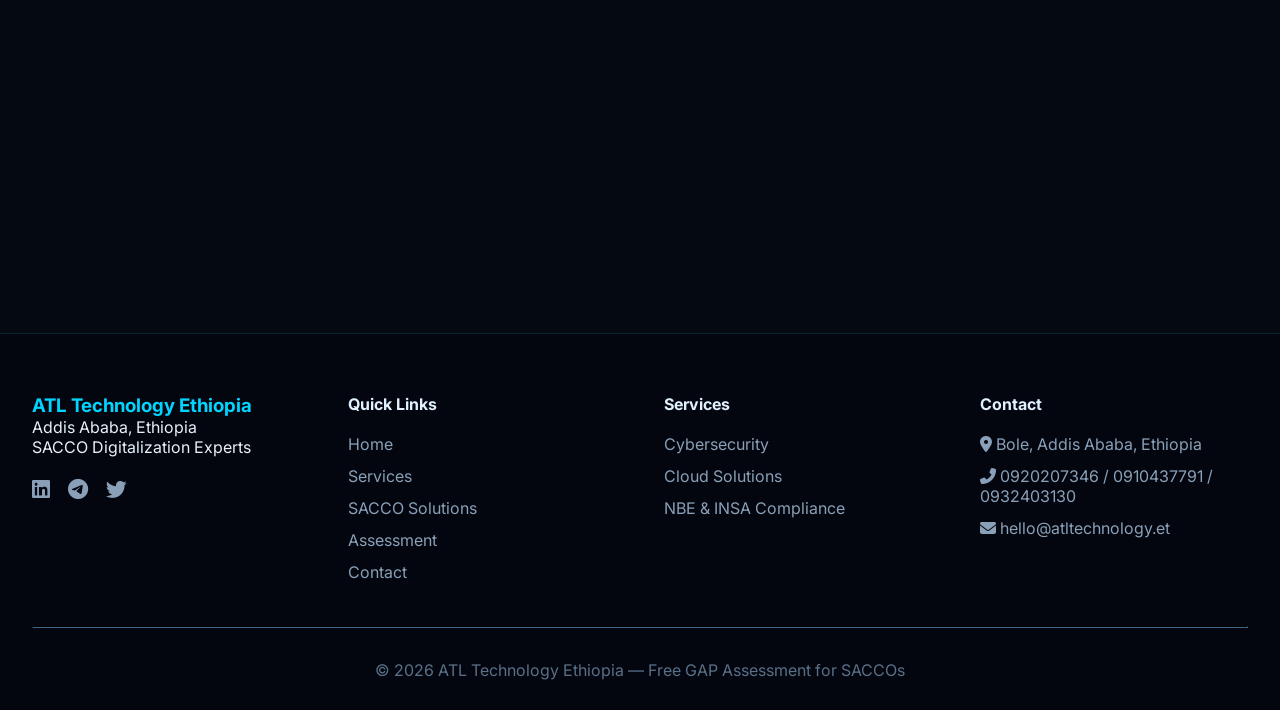
==== commit 62a52c2b: "Update assesment.html" ====
--- a/assesment.html
+++ b/assesment.html
@@ -2,8 +2,8 @@
 <html lang="en">
 <head>
   <meta charset="UTF-8">
-  <meta name="viewport" content="width=device-width, initial-scale=1.0, viewport-fit=cover">
-  <title>ATL Technology Ethiopia | Free GAP Assessment</title>
+  <meta name="viewport" content="width=device-width, initial-scale=1.0">
+  <title>ATL Technology | Free GAP Assessment</title>
   <link rel="preconnect" href="https://fonts.googleapis.com">
   <link rel="preconnect" href="https://fonts.gstatic.com" crossorigin>
   <link href="https://fonts.googleapis.com/css2?family=Inter:opsz,wght@14..32,300;400;500;600;700;800;900&family=Space+Grotesk:wght@400;500;600;700&display=swap" rel="stylesheet">
@@ -11,110 +11,59 @@
   <style>
     * { margin: 0; padding: 0; box-sizing: border-box; }
     body { font-family: 'Inter', 'Space Grotesk', sans-serif; background: #050A12; color: #E8F0F8; overflow-x: hidden; }
-    
-    /* Animated Network Background */
     #networkCanvas { position: fixed; top: 0; left: 0; width: 100%; height: 100%; z-index: -1; pointer-events: none; background: radial-gradient(circle at 30% 20%, #0A1020, #020408); }
-    
     .container { max-width: 1280px; margin: 0 auto; padding: 0 32px; position: relative; z-index: 2; }
-    
-    /* Navigation */
     .nav { position: fixed; top: 0; width: 100%; z-index: 1000; background: rgba(5, 10, 20, 0.92); backdrop-filter: blur(16px); border-bottom: 1px solid rgba(0, 212, 255, 0.35); }
     .nav-inner { display: flex; justify-content: space-between; align-items: center; height: 80px; max-width: 1280px; margin: 0 auto; padding: 0 32px; }
     .logo { font-size: 1.7rem; font-weight: 800; background: linear-gradient(135deg, #FFFFFF, #00D4FF); -webkit-background-clip: text; background-clip: text; color: transparent; }
-    .logo span { font-weight: 500; font-size: 0.9rem; color: #00D4FF; background: none; }
     .links { display: flex; gap: 32px; }
-    .links a { color: #C8E0F0; text-decoration: none; font-weight: 500; transition: 0.3s; font-size: 0.95rem; }
-    .links a:hover, .links a.active { color: #00D4FF; text-shadow: 0 0 8px rgba(0,212,255,0.4); }
+    .links a { color: #C8E0F0; text-decoration: none; font-weight: 500; transition: 0.3s; }
+    .links a:hover, .links a.active { color: #00D4FF; }
     .menu-toggle { display: none; font-size: 1.6rem; cursor: pointer; color: #00D4FF; }
-    
-    /* Page Hero */
-    .page-hero { text-align: center; padding: 140px 0 50px; position: relative; }
+    .page-hero { text-align: center; padding: 140px 0 50px; }
     .page-hero h1 { font-size: 3rem; background: linear-gradient(125deg, #FFFFFF, #7AE6FF); -webkit-background-clip: text; background-clip: text; color: transparent; margin-bottom: 16px; }
     .page-hero p { font-size: 1.2rem; color: #B8D0E7; max-width: 700px; margin: 0 auto; }
     .hero-badge { display: inline-flex; align-items: center; gap: 10px; background: rgba(0,212,255,0.12); border-radius: 60px; padding: 8px 24px; font-size: 0.85rem; margin-bottom: 28px; border: 1px solid rgba(0,212,255,0.4); }
-    
-    /* Assessment Pillars */
-    .pillars-section { padding: 40px 0; }
-    .section-tag { display: inline-block; background: rgba(0,212,255,0.12); padding: 6px 18px; border-radius: 40px; font-size: 0.75rem; font-weight: 600; color: #00D4FF; margin-bottom: 20px; }
-    .section-title { font-size: 2.5rem; font-weight: 700; margin-bottom: 20px; text-align: center; }
     .pillars-grid { display: grid; grid-template-columns: repeat(auto-fit, minmax(250px, 1fr)); gap: 28px; margin: 48px 0; }
     .pillar-card { background: rgba(12, 18, 32, 0.65); backdrop-filter: blur(10px); border-radius: 24px; padding: 32px 24px; text-align: center; border: 1px solid rgba(0,212,255,0.2); transition: 0.3s; }
-    .pillar-card:hover { border-color: #00D4FF; transform: translateY(-5px); background: rgba(18, 28, 48, 0.85); }
+    .pillar-card:hover { border-color: #00D4FF; transform: translateY(-5px); }
     .pillar-icon { font-size: 2.5rem; color: #00D4FF; margin-bottom: 20px; }
-    .pillar-card h3 { font-size: 1.3rem; margin-bottom: 12px; }
-    .pillar-card p { color: #B0C8E0; font-size: 0.9rem; line-height: 1.6; }
-    
-    /* Info Box */
     .info-box { background: rgba(0, 212, 255, 0.05); border-radius: 28px; padding: 32px; margin: 40px 0; border-left: 4px solid #00D4FF; }
-    .info-box h3 { color: #00D4FF; margin-bottom: 16px; font-size: 1.3rem; }
-    .info-box p { color: #C0D8F0; line-height: 1.7; margin-bottom: 12px; }
     .timeline { display: flex; flex-wrap: wrap; gap: 20px; margin-top: 20px; }
-    .timeline-item { flex: 1; min-width: 180px; background: rgba(0,212,255,0.08); padding: 16px; border-radius: 16px; text-align: center; }
+    .timeline-item { flex: 1; background: rgba(0,212,255,0.08); padding: 16px; border-radius: 16px; text-align: center; }
     .timeline-item strong { color: #00D4FF; display: block; font-size: 1.1rem; margin-bottom: 8px; }
-    
-    /* Form Container */
     .form-container { background: rgba(12, 20, 36, 0.7); backdrop-filter: blur(12px); border-radius: 32px; padding: 48px; border: 1px solid rgba(0,212,255,0.3); margin: 40px 0; }
-    .form-container h2 { color: #00D4FF; margin-bottom: 12px; font-size: 1.8rem; }
-    .form-container > p { color: #B0C8E0; margin-bottom: 32px; }
     .form-grid { display: grid; grid-template-columns: repeat(2, 1fr); gap: 24px; }
     .form-group { display: flex; flex-direction: column; gap: 8px; }
     .form-group.full-width { grid-column: span 2; }
-    .form-group label { font-size: 0.85rem; font-weight: 500; color: #C8E0F0; }
-    .form-group label .required { color: #FF6B6B; }
-    .form-group input, .form-group select, .form-group textarea { padding: 14px 18px; background: rgba(5, 10, 20, 0.8); border: 1px solid rgba(0,212,255,0.3); border-radius: 16px; color: #FFFFFF; font-family: inherit; font-size: 0.95rem; transition: 0.3s; }
-    .form-group input:focus, .form-group select:focus, .form-group textarea:focus { outline: none; border-color: #00D4FF; box-shadow: 0 0 0 3px rgba(0,212,255,0.1); }
+    .form-group input, .form-group select, .form-group textarea { padding: 14px 18px; background: rgba(5, 10, 20, 0.8); border: 1px solid rgba(0,212,255,0.3); border-radius: 16px; color: #FFFFFF; font-family: inherit; }
+    .form-group input:focus, .form-group select:focus, .form-group textarea:focus { outline: none; border-color: #00D4FF; }
     .checkbox-group { display: flex; flex-wrap: wrap; gap: 20px; margin-top: 8px; }
     .checkbox-item { display: flex; align-items: center; gap: 8px; cursor: pointer; }
-    .checkbox-item input { width: 18px; height: 18px; accent-color: #00D4FF; cursor: pointer; }
-    .btn-primary { display: inline-flex; align-items: center; gap: 10px; padding: 14px 38px; border-radius: 60px; background: linear-gradient(135deg, #00D4FF, #0099CC); color: #050A12; text-decoration: none; font-weight: 700; border: none; cursor: pointer; font-size: 1rem; transition: 0.3s; }
+    .checkbox-item input { width: 18px; height: 18px; accent-color: #00D4FF; }
+    .btn-primary { display: inline-flex; align-items: center; gap: 10px; padding: 14px 38px; border-radius: 60px; background: linear-gradient(135deg, #00D4FF, #0099CC); color: #050A12; text-decoration: none; font-weight: 700; border: none; cursor: pointer; font-size: 1rem; }
     .btn-primary:hover { transform: translateY(-3px); box-shadow: 0 10px 25px rgba(0,212,255,0.4); }
-    .btn-outline { background: transparent; border: 1.5px solid #00D4FF; color: #00D4FF; padding: 12px 28px; border-radius: 60px; font-weight: 600; cursor: pointer; transition: 0.2s; }
-    .btn-outline:hover { background: rgba(0,212,255,0.1); }
-    .form-actions { display: flex; gap: 20px; justify-content: flex-start; margin-top: 32px; flex-wrap: wrap; }
-    
-    /* Benefits Section */
-    .benefits-section { padding: 60px 0; }
-    .benefits-grid { display: grid; grid-template-columns: repeat(auto-fit, minmax(280px, 1fr)); gap: 28px; margin-top: 40px; }
+    .btn-outline { background: transparent; border: 1.5px solid #00D4FF; color: #00D4FF; padding: 12px 28px; border-radius: 60px; font-weight: 600; cursor: pointer; }
+    .benefits-grid { display: grid; grid-template-columns: repeat(auto-fit, minmax(280px, 1fr)); gap: 28px; margin: 40px 0; }
     .benefit-card { background: rgba(12, 18, 32, 0.5); border-radius: 24px; padding: 32px; text-align: center; transition: 0.3s; }
     .benefit-card:hover { transform: translateY(-5px); background: rgba(18, 28, 48, 0.7); }
     .benefit-icon { font-size: 2.2rem; color: #00D4FF; margin-bottom: 20px; }
-    .benefit-card h3 { font-size: 1.3rem; margin-bottom: 12px; }
-    .benefit-card p { color: #B0C8E0; line-height: 1.6; }
-    
-    /* Footer */
-    footer { background: #03060E; padding: 60px 0 30px; border-top: 1px solid rgba(0,212,255,0.15); margin-top: 40px; }
-    .footer-grid { display: grid; grid-template-columns: repeat(auto-fit, minmax(200px,1fr)); gap: 48px; }
+    footer { background: #03060E; padding: 60px 0 30px; border-top: 1px solid rgba(0,212,255,0.15); margin-top: 40px; text-align: center; }
+    .footer-grid { display: grid; grid-template-columns: repeat(auto-fit, minmax(200px,1fr)); gap: 48px; text-align: left; }
     .social-links { display: flex; gap: 18px; margin-top: 20px; }
-    .social-links a { color: #8AA0B8; font-size: 1.3rem; transition: 0.2s; }
+    .social-links a { color: #8AA0B8; font-size: 1.3rem; }
     .social-links a:hover { color: #00D4FF; }
-    footer a { color: #8AA0B8; text-decoration: none; display: block; margin-bottom: 12px; transition: 0.2s; }
+    footer a { color: #8AA0B8; text-decoration: none; display: block; margin-bottom: 12px; }
     footer a:hover { color: #00D4FF; }
     footer h4 { margin-bottom: 20px; color: #E0F0FF; }
     .footer-contact p { margin-bottom: 12px; color: #8AA0B8; }
     hr { border-color: #1A2A3A; margin: 32px 0; }
     .copyright { text-align: center; color: #5A7088; }
-    
-    /* Back to Top */
-    .back-to-top { position: fixed; bottom: 28px; right: 28px; background: #00D4FF; border: none; width: 48px; height: 48px; border-radius: 60px; cursor: pointer; color: #050A12; font-size: 1.2rem; opacity: 0; transition: 0.2s; z-index: 99; box-shadow: 0 4px 15px rgba(0,212,255,0.4); }
+    .back-to-top { position: fixed; bottom: 28px; right: 28px; background: #00D4FF; border: none; width: 48px; height: 48px; border-radius: 60px; cursor: pointer; color: #050A12; font-size: 1.2rem; opacity: 0; transition: 0.2s; z-index: 99; }
     .back-to-top.show { opacity: 1; }
-    
-    /* Toast Message */
     .toast { position: fixed; bottom: 30px; left: 50%; transform: translateX(-50%) translateY(100px); background: #00D4FF; color: #050A12; padding: 14px 28px; border-radius: 60px; font-weight: 600; z-index: 1000; transition: 0.3s; opacity: 0; pointer-events: none; }
     .toast.show { transform: translateX(-50%) translateY(0); opacity: 1; }
-    
-    @media (max-width: 820px) {
-      .links { position: fixed; top: 80px; left: -100%; width: 70%; height: 100vh; background: #050A16; flex-direction: column; padding: 40px; transition: 0.3s; z-index: 999; backdrop-filter: blur(20px); }
-      .links.active { left: 0; }
-      .menu-toggle { display: block; }
-      .form-grid { grid-template-columns: 1fr; }
-      .form-group.full-width { grid-column: span 1; }
-      .page-hero h1 { font-size: 2rem; }
-      .container { padding: 0 20px; }
-      .form-container { padding: 28px; }
-      .section-title { font-size: 1.8rem; }
-      .timeline { flex-direction: column; }
-    }
-    
+    @media (max-width: 820px) { .links { position: fixed; top: 80px; left: -100%; width: 70%; height: 100vh; background: #050A16; flex-direction: column; padding: 40px; transition: 0.3s; z-index: 999; } .links.active { left: 0; } .menu-toggle { display: block; } .form-grid { grid-template-columns: 1fr; } .form-group.full-width { grid-column: span 1; } .container { padding: 0 20px; } .page-hero h1 { font-size: 2rem; } }
     .fade-up { opacity: 0; transform: translateY(30px); transition: 0.7s ease; }
     .fade-up.visible { opacity: 1; transform: translateY(0); }
   </style>
@@ -144,261 +93,79 @@
   </div>
 </header>
 
-<!-- Assessment Pillars -->
-<section class="pillars-section">
+<section>
   <div class="container">
-    <div class="section-tag" style="display: block; text-align: center; width: fit-content; margin: 0 auto 20px;">What We Assess</div>
-    <h2 class="section-title">Four Critical Dimensions<br>of SACCO Digital Health</h2>
     <div class="pillars-grid">
       <div class="pillar-card fade-up"><div class="pillar-icon"><i class="fas fa-microchip"></i></div><h3>Infrastructure Readiness</h3><p>Network, hardware, power backup, and branch connectivity assessment</p></div>
-      <div class="pillar-card fade-up"><div class="pillar-icon"><i class="fas fa-balance-scale"></i></div><h3>NBE Compliance Benchmarking</h3><p>Regulatory alignment with National Bank directives and reporting standards</p></div>
-      <div class="pillar-card fade-up"><div class="pillar-icon"><i class="fas fa-shield-alt"></i></div><h3>INSA Security Framework</h3><p>Cybersecurity readiness, policy audit, and certificate application support</p></div>
-      <div class="pillar-card fade-up"><div class="pillar-icon"><i class="fas fa-calendar-alt"></i></div><h3>Digital 2030 Strategy</h3><p>Technology roadmap, core banking integration, and member experience</p></div>
+      <div class="pillar-card fade-up"><div class="pillar-icon"><i class="fas fa-balance-scale"></i></div><h3>NBE Compliance</h3><p>Regulatory alignment with National Bank directives</p></div>
+      <div class="pillar-card fade-up"><div class="pillar-icon"><i class="fas fa-shield-alt"></i></div><h3>INSA Framework</h3><p>Cybersecurity readiness and certificate support</p></div>
+      <div class="pillar-card fade-up"><div class="pillar-icon"><i class="fas fa-calendar-alt"></i></div><h3>Digital 2030 Strategy</h3><p>Technology roadmap aligned with national vision</p></div>
+    </div>
+
+    <div class="info-box fade-up">
+      <h3>What to Expect</h3>
+      <div class="timeline">
+        <div class="timeline-item"><strong>Week 1</strong>Free Assessment Delivered</div>
+        <div class="timeline-item"><strong>Week 2</strong>Priority Risk Report</div>
+        <div class="timeline-item"><strong>Week 3</strong>Quick-win Fixes</div>
+        <div class="timeline-item"><strong>Week 4</strong>Compliance Roadmap</div>
+      </div>
+    </div>
+
+    <div class="form-container fade-up">
+      <h2 style="margin-bottom: 12px;">Request Your Free Assessment</h2>
+      <p style="margin-bottom: 32px;">Fill out the form below and one of our specialists will contact you within 24 hours.</p>
+      <form id="assessmentForm">
+        <div class="form-grid">
+          <div class="form-group"><label>Full Name *</label><input type="text" id="fullName" required placeholder="Enter your full name"></div>
+          <div class="form-group"><label>Position / Title</label><input type="text" id="position" placeholder="e.g., General Manager"></div>
+          <div class="form-group"><label>SACCO / Institution *</label><input type="text" id="institution" required placeholder="Organization name"></div>
+          <div class="form-group"><label>Email Address *</label><input type="email" id="email" required placeholder="name@sacco.et"></div>
+          <div class="form-group"><label>Phone Number *</label><input type="tel" id="phone" required placeholder="09xxxxxxxx"></div>
+          <div class="form-group"><label>Number of Branches</label><select id="branches"><option>1 branch</option><option>2-5 branches</option><option>6-10 branches</option><option>10+ branches</option></select></div>
+          <div class="form-group full-width"><label>Assessment Focus (select all that apply)</label><div class="checkbox-group"><label class="checkbox-item"><input type="checkbox" value="Infrastructure"> Infrastructure</label><label class="checkbox-item"><input type="checkbox" value="NBE Compliance"> NBE Compliance</label><label class="checkbox-item"><input type="checkbox" value="INSA Readiness"> INSA Readiness</label><label class="checkbox-item"><input type="checkbox" value="Core Banking"> Core Banking</label><label class="checkbox-item"><input type="checkbox" value="Cybersecurity"> Cybersecurity</label></div></div>
+          <div class="form-group full-width"><label>Additional Information</label><textarea id="message" rows="4" placeholder="Tell us about your current IT challenges..."></textarea></div>
+        </div>
+        <div style="display: flex; gap: 20px; margin-top: 32px;"><button type="submit" class="btn-primary"><i class="fas fa-paper-plane"></i> Submit Request</button><button type="reset" class="btn-outline">Clear Form</button></div>
+      </form>
+    </div>
+
+    <div class="benefits-grid">
+      <div class="benefit-card fade-up"><div class="benefit-icon"><i class="fas fa-search"></i></div><h3>Identify Hidden Risks</h3><p>Uncover vulnerabilities before auditors do</p></div>
+      <div class="benefit-card fade-up"><div class="benefit-icon"><i class="fas fa-chart-simple"></i></div><h3>Prioritize Investments</h3><p>Clear actionable roadmap for your budget</p></div>
+      <div class="benefit-card fade-up"><div class="benefit-icon"><i class="fas fa-certificate"></i></div><h3>Regulatory Confidence</h3><p>Walk into audits fully prepared</p></div>
     </div>
   </div>
 </section>
 
-<!-- Info & Timeline -->
-<div class="container">
-  <div class="info-box fade-up">
-    <i class="fas fa-clock" style="font-size: 1.8rem; color: #00D4FF; margin-bottom: 12px; display: inline-block;"></i>
-    <h3>What to Expect</h3>
-    <div class="timeline">
-      <div class="timeline-item"><strong>Week 1</strong>Free GAP Assessment delivered</div>
-      <div class="timeline-item"><strong>Week 2</strong>Priority risk report shared</div>
-      <div class="timeline-item"><strong>Week 3</strong>Quick-win fixes implemented</div>
-      <div class="timeline-item"><strong>Week 4</strong>Compliance roadmap finalized</div>
-    </div>
-    <p style="margin-top: 20px;">No hidden fees. No long-term commitment. Just actionable truth for your cooperative.</p>
-  </div>
-</div>
-
-<!-- Assessment Form -->
-<div class="container">
-  <div class="form-container fade-up">
-    <h2><i class="fas fa-clipboard-list"></i> Request Your Free Assessment</h2>
-    <p>Fill out the form below and one of our SACCO specialists will contact you within 24 hours.</p>
-    
-    <form id="assessmentForm">
-      <div class="form-grid">
-        <div class="form-group">
-          <label>Full Name <span class="required">*</span></label>
-          <input type="text" id="fullName" required placeholder="Enter your full name">
-        </div>
-        <div class="form-group">
-          <label>Position / Title</label>
-          <input type="text" id="position" placeholder="e.g., General Manager, IT Head">
-        </div>
-        <div class="form-group">
-          <label>SACCO / Institution Name <span class="required">*</span></label>
-          <input type="text" id="institution" required placeholder="Organization name">
-        </div>
-        <div class="form-group">
-          <label>Email Address <span class="required">*</span></label>
-          <input type="email" id="email" required placeholder="name@sacco.et">
-        </div>
-        <div class="form-group">
-          <label>Phone Number <span class="required">*</span></label>
-          <input type="tel" id="phone" required placeholder="09xxxxxxxx">
-        </div>
-        <div class="form-group">
-          <label>Number of Branches</label>
-          <select id="branches">
-            <option value="1">1 branch</option>
-            <option value="2-5">2-5 branches</option>
-            <option value="6-10">6-10 branches</option>
-            <option value="10+">10+ branches</option>
-          </select>
-        </div>
-        <div class="form-group full-width">
-          <label>Primary Assessment Focus (select all that apply)</label>
-          <div class="checkbox-group">
-            <label class="checkbox-item"><input type="checkbox" value="Infrastructure"> Infrastructure & Networking</label>
-            <label class="checkbox-item"><input type="checkbox" value="NBE Compliance"> NBE Compliance</label>
-            <label class="checkbox-item"><input type="checkbox" value="INSA Readiness"> INSA Readiness</label>
-            <label class="checkbox-item"><input type="checkbox" value="Core Banking"> Core Banking Integration</label>
-            <label class="checkbox-item"><input type="checkbox" value="Cybersecurity"> Cybersecurity / Pen Testing</label>
-          </div>
-        </div>
-        <div class="form-group full-width">
-          <label>Additional Information (optional)</label>
-          <textarea id="message" rows="4" placeholder="Tell us about your current IT challenges or specific compliance concerns..."></textarea>
-        </div>
-      </div>
-      <div class="form-actions">
-        <button type="submit" class="btn-primary"><i class="fas fa-paper-plane"></i> Submit Assessment Request</button>
-        <button type="reset" class="btn-outline">Clear Form</button>
-      </div>
-    </form>
-  </div>
-</div>
-
-<!-- Benefits Section -->
-<section class="benefits-section">
-  <div class="container">
-    <div class="section-tag" style="display: block; text-align: center; width: fit-content; margin: 0 auto 20px;">Why a GAP Assessment?</div>
-    <h2 class="section-title">Why Choose Our Free Assessment</h2>
-    <div class="benefits-grid">
-      <div class="benefit-card fade-up"><div class="benefit-icon"><i class="fas fa-search"></i></div><h3>Identify Hidden Risks</h3><p>Uncover security vulnerabilities, compliance gaps, and operational inefficiencies before auditors do.</p></div>
-      <div class="benefit-card fade-up"><div class="benefit-icon"><i class="fas fa-chart-simple"></i></div><h3>Prioritize Investments</h3><p>Get a clear, actionable roadmap that helps you allocate budget where it matters most.</p></div>
-      <div class="benefit-card fade-up"><div class="benefit-icon"><i class="fas fa-certificate"></i></div><h3>Regulatory Confidence</h3><p>Walk into your next NBE or INSA audit fully prepared and compliant.</p></div>
-    </div>
-  </div>
-</section>
-
-<!-- CTA Section -->
-<div class="container">
-  <div style="background: linear-gradient(125deg, #0A1022, #050812); border-radius: 48px; padding: 48px 32px; text-align: center; margin: 40px 0; border: 1px solid rgba(0,212,255,0.3);">
-    <h3 style="font-size: 1.6rem;">Ready to Close Your Compliance Gap?</h3>
-    <p style="margin: 16px auto; max-width: 500px;">Join leading Ethiopian SACCOs that have transformed their security posture with ATL Technology.</p>
-    <a href="#assessmentForm" class="btn-primary" style="display: inline-flex;" onclick="document.getElementById('assessmentForm').scrollIntoView({behavior:'smooth'}); return false;"><i class="fas fa-calendar-check"></i> Start Your Free Assessment</a>
-    <p style="margin-top: 28px; font-size: 0.9rem;"><i class="fas fa-quote-left"></i> Your members trust you with their savings. Trust us to protect your systems.</p>
-  </div>
-</div>
-
 <footer>
   <div class="container">
     <div class="footer-grid">
-      <div><h3 style="color:#00D4FF;">ATL Technology Ethiopia</h3><p>Addis Ababa, Ethiopia<br>SACCO Digitalization & Financial Security Experts</p><div class="social-links"><a href="#"><i class="fab fa-linkedin"></i></a><a href="#"><i class="fab fa-telegram"></i></a><a href="#"><i class="fab fa-twitter"></i></a></div></div>
+      <div><h3 style="color:#00D4FF;">ATL Technology Ethiopia</h3><p>Addis Ababa, Ethiopia<br>SACCO Digitalization Experts</p><div class="social-links"><a href="#"><i class="fab fa-linkedin"></i></a><a href="#"><i class="fab fa-telegram"></i></a><a href="#"><i class="fab fa-twitter"></i></a></div></div>
       <div><h4>Quick Links</h4><a href="index.html">Home</a><a href="services.html">Services</a><a href="sacco-solutions.html">SACCO Solutions</a><a href="assessment.html">Assessment</a><a href="contact.html">Contact</a></div>
       <div><h4>Services</h4><a href="services.html">Cybersecurity</a><a href="services.html">Cloud Solutions</a><a href="services.html">NBE & INSA Compliance</a></div>
       <div class="footer-contact"><h4>Contact</h4><p><i class="fas fa-map-marker-alt"></i> Bole, Addis Ababa, Ethiopia</p><p><i class="fas fa-phone-alt"></i> 0920207346 / 0910437791 / 0932403130</p><p><i class="fas fa-envelope"></i> hello@atltechnology.et</p></div>
     </div>
-    <hr>
-    <p class="copyright">© 2026 ATL Technology Ethiopia — Free GAP Assessment for SACCOs. All rights reserved.</p>
+    <hr><p class="copyright">© 2026 ATL Technology Ethiopia — Free GAP Assessment for SACCOs</p>
   </div>
 </footer>
-
 <button id="back-to-top" class="back-to-top"><i class="fas fa-arrow-up"></i></button>
 <div id="toast" class="toast">✓ Assessment request submitted! We'll contact you within 24 hours.</div>
 
 <script>
-  // NETWORK BACKGROUND ANIMATION
   const canvas = document.getElementById('networkCanvas');
   const ctx = canvas.getContext('2d');
   let w, h, nodes = [];
-
-  function resizeCanvas() {
-    w = window.innerWidth;
-    h = window.innerHeight;
-    canvas.width = w;
-    canvas.height = h;
-    initNodes();
-  }
-
-  function initNodes() {
-    nodes = [];
-    const nodeCount = Math.min(60, Math.floor(w * h / 12000));
-    for (let i = 0; i < nodeCount; i++) {
-      nodes.push({
-        x: Math.random() * w,
-        y: Math.random() * h,
-        vx: (Math.random() - 0.5) * 0.2,
-        vy: (Math.random() - 0.5) * 0.2,
-        radius: Math.random() * 2.5 + 1.5,
-        pulse: Math.random() * Math.PI * 2
-      });
-    }
-  }
-
-  function drawNetwork() {
-    if (!ctx) return;
-    ctx.clearRect(0, 0, w, h);
-    for (let i = 0; i < nodes.length; i++) {
-      for (let j = i + 1; j < nodes.length; j++) {
-        const dx = nodes[i].x - nodes[j].x;
-        const dy = nodes[i].y - nodes[j].y;
-        const dist = Math.sqrt(dx * dx + dy * dy);
-        if (dist < 150) {
-          ctx.beginPath();
-          ctx.moveTo(nodes[i].x, nodes[i].y);
-          ctx.lineTo(nodes[j].x, nodes[j].y);
-          ctx.strokeStyle = `rgba(0, 212, 255, ${0.08 * (1 - dist / 150)})`;
-          ctx.stroke();
-        }
-      }
-    }
-    for (let n of nodes) {
-      n.x += n.vx;
-      n.y += n.vy;
-      n.pulse += 0.02;
-      if (n.x < -30) n.x = w + 30;
-      if (n.x > w + 30) n.x = -30;
-      if (n.y < -30) n.y = h + 30;
-      if (n.y > h + 30) n.y = -30;
-      const glow = 0.35 + Math.sin(n.pulse) * 0.15;
-      ctx.beginPath();
-      ctx.arc(n.x, n.y, n.radius + 3, 0, Math.PI * 2);
-      ctx.fillStyle = `rgba(0, 212, 255, ${glow * 0.25})`;
-      ctx.fill();
-      ctx.beginPath();
-      ctx.arc(n.x, n.y, n.radius, 0, Math.PI * 2);
-      ctx.fillStyle = `rgba(0, 212, 255, 0.8)`;
-      ctx.fill();
-      ctx.beginPath();
-      ctx.arc(n.x, n.y, n.radius * 0.5, 0, Math.PI * 2);
-      ctx.fillStyle = `rgba(255, 255, 255, 0.9)`;
-      ctx.fill();
-    }
-    requestAnimationFrame(drawNetwork);
-  }
-
-  window.addEventListener('resize', () => { resizeCanvas(); });
-  resizeCanvas();
-  drawNetwork();
-
-  // Mobile menu toggle
-  const menuToggle = document.getElementById('mobile-menu');
-  const linksDiv = document.querySelector('.links');
-  if(menuToggle) menuToggle.addEventListener('click', () => linksDiv.classList.toggle('active'));
-
-  // Back to top button
-  const backTop = document.getElementById('back-to-top');
-  window.addEventListener('scroll', () => {
-    if(window.scrollY > 400) backTop.classList.add('show');
-    else backTop.classList.remove('show');
-  });
-  backTop.addEventListener('click', () => window.scrollTo({ top: 0, behavior: 'smooth' }));
-
-  // Fade-up observer
-  const faders = document.querySelectorAll('.fade-up');
-  const observer = new IntersectionObserver((entries) => {
-    entries.forEach(entry => { if(entry.isIntersecting) entry.target.classList.add('visible'); });
-  }, { threshold: 0.12 });
-  faders.forEach(f => observer.observe(f));
-  document.querySelectorAll('.pillar-card, .info-box, .form-container, .benefit-card').forEach(el => el.classList.add('fade-up'));
-
-  // Form submission handler
-  const assessmentForm = document.getElementById('assessmentForm');
-  const toast = document.getElementById('toast');
-
-  if(assessmentForm) {
-    assessmentForm.addEventListener('submit', function(e) {
-      e.preventDefault();
-      const fullName = document.getElementById('fullName').value.trim();
-      const email = document.getElementById('email').value.trim();
-      const phone = document.getElementById('phone').value.trim();
-      const institution = document.getElementById('institution').value.trim();
-      
-      if(!fullName || !email || !phone || !institution) {
-        alert('Please fill in all required fields (*)');
-        return;
-      }
-      
-      if(!email.includes('@')) {
-        alert('Please enter a valid email address');
-        return;
-      }
-      
-      // Show success toast
-      toast.classList.add('show');
-      setTimeout(() => {
-        toast.classList.remove('show');
-      }, 4000);
-      
-      assessmentForm.reset();
-    });
-  }
+  function resize() { w = window.innerWidth; h = window.innerHeight; canvas.width = w; canvas.height = h; initNodes(); }
+  function initNodes() { nodes = []; for(let i=0;i<60;i++) nodes.push({ x:Math.random()*w, y:Math.random()*h, vx:(Math.random()-0.5)*0.2, vy:(Math.random()-0.5)*0.2, r:Math.random()*2+1.5 }); }
+  function draw() { if(!ctx) return; ctx.clearRect(0,0,w,h); for(let i=0;i<nodes.length;i++){ for(let j=i+1;j<nodes.length;j++){ let dx=nodes[i].x-nodes[j].x, dy=nodes[i].y-nodes[j].y, d=Math.hypot(dx,dy); if(d<150){ ctx.beginPath(); ctx.moveTo(nodes[i].x,nodes[i].y); ctx.lineTo(nodes[j].x,nodes[j].y); ctx.strokeStyle=`rgba(0,212,255,${0.08*(1-d/150)})`; ctx.stroke(); } } }
+    for(let n of nodes){ n.x+=n.vx; n.y+=n.vy; if(n.x<-30)n.x=w+30; if(n.x>w+30)n.x=-30; if(n.y<-30)n.y=h+30; if(n.y>h+30)n.y=-30; ctx.beginPath(); ctx.arc(n.x,n.y,n.r+2,0,Math.PI*2); ctx.fillStyle=`rgba(0,212,255,0.2)`; ctx.fill(); ctx.beginPath(); ctx.arc(n.x,n.y,n.r,0,Math.PI*2); ctx.fillStyle=`rgba(0,212,255,0.9)`; ctx.fill(); } requestAnimationFrame(draw); }
+  window.addEventListener('resize',resize); resize(); draw();
+  const menuToggle=document.getElementById('mobile-menu'), linksDiv=document.querySelector('.links'); if(menuToggle) menuToggle.addEventListener('click',()=>linksDiv.classList.toggle('active'));
+  const backTop=document.getElementById('back-to-top'); window.addEventListener('scroll',()=>{ if(window.scrollY>400) backTop.classList.add('show'); else backTop.classList.remove('show'); }); backTop.addEventListener('click',()=>window.scrollTo({top:0,behavior:'smooth'}));
+  const faders=document.querySelectorAll('.fade-up'); new IntersectionObserver((e)=>e.forEach(entry=>{if(entry.isIntersecting)entry.target.classList.add('visible');}),{threshold:0.1}).observe(document.body);
+  const form = document.getElementById('assessmentForm'), toast = document.getElementById('toast');
+  if(form) form.addEventListener('submit', function(e) { e.preventDefault(); const name = document.getElementById('fullName').value.trim(); const email = document.getElementById('email').value.trim(); const phone = document.getElementById('phone').value.trim(); const institution = document.getElementById('institution').value.trim(); if(!name || !email || !phone || !institution) { alert('Please fill in all required fields (*)'); return; } if(!email.includes('@')) { alert('Please enter a valid email address'); return; } toast.classList.add('show'); setTimeout(() => toast.classList.remove('show'), 4000); form.reset(); });
 </script>
 </body>
 </html>
